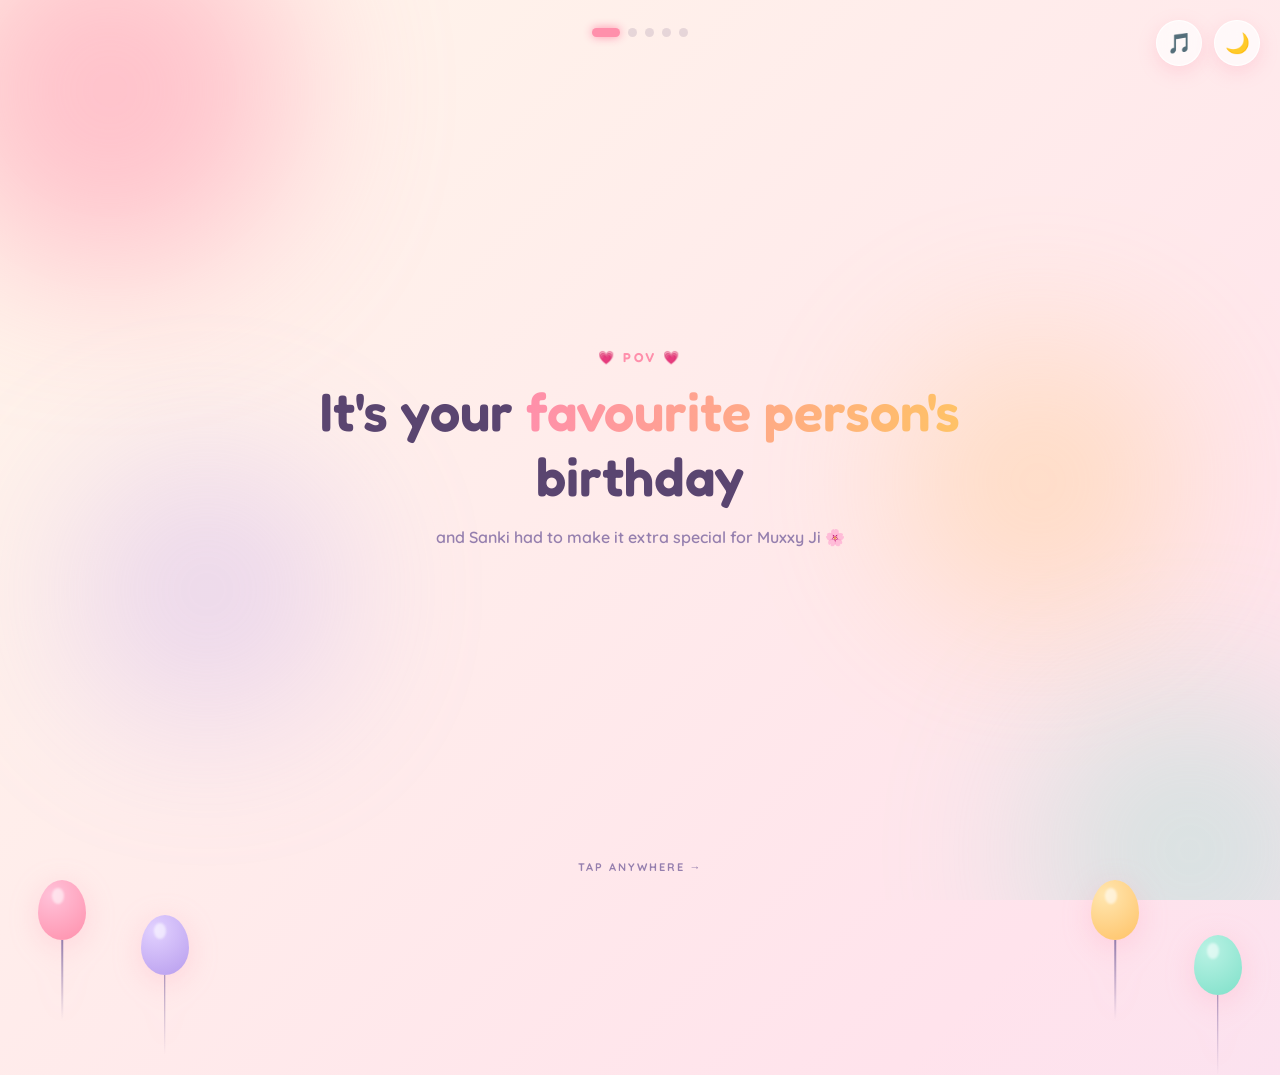
==== standalone.html @ 0f89288b "Initial commit: Birthday clone for Muxxy Ji from Sanki" ====
<!DOCTYPE html>
<html lang="en">
<head>
<meta charset="UTF-8">
<meta name="viewport" content="width=device-width, initial-scale=1.0, maximum-scale=1.0, user-scalable=no">
<title>Happy Birthday Muxxy Ji! 🎂✨</title>
<link rel="preconnect" href="https://fonts.googleapis.com">
<link rel="preconnect" href="https://fonts.gstatic.com" crossorigin>
<link href="https://fonts.googleapis.com/css2?family=Fredoka:wght@500;600;700&family=Quicksand:wght@500;600;700&display=swap" rel="stylesheet">
<style>
:root{
  --serif:'Fredoka', sans-serif;
  --sans:'Quicksand', sans-serif;
}

/* ============ LIGHT THEME (default) ============ */
body{
  --bg-a:#fff6ea;
  --bg-b:#ffe3ec;
  --bg-c:#eaddff;
  --card:rgba(255,255,255,0.68);
  --card-border:rgba(255,255,255,0.9);
  --card-shadow:rgba(255,143,171,0.25);
  --ink:#5a4570;
  --ink-dim:#957fae;
  --pink:#ff8fab;
  --lavender:#b79ced;
  --gold:#ffc266;
  --mint:#7fe0c9;
  --sparkle:#ffffff;
  --dot-off:rgba(90,69,112,0.15);
}

body[data-theme="dark"]{
  --bg-a:#07060d;
  --bg-b:#160f24;
  --bg-c:#241533;
  --card:rgba(255,255,255,0.08);
  --card-border:rgba(255,255,255,0.16);
  --card-shadow:rgba(255,134,184,0.3);
  --ink:#f4eefc;
  --ink-dim:#b7abcf;
  --pink:#ff86b8;
  --lavender:#c8b6ff;
  --gold:#ffcf6b;
  --mint:#8fe3d0;
  --sparkle:#ffe9f2;
  --dot-off:rgba(255,255,255,0.2);
}

*{margin:0;padding:0;box-sizing:border-box;-webkit-tap-highlight-color:transparent;}
html,body{height:100%;}

body{
  font-family:var(--sans);
  font-weight:500;
  background:linear-gradient(135deg, var(--bg-a) 0%, var(--bg-b) 45%, var(--bg-c) 100%);
  background-size:200% 200%;
  animation:gradientShift 18s ease infinite;
  color:var(--ink);
  overflow:hidden;
  height:100vh;
  width:100vw;
  position:relative;
  user-select:none;
  transition:background .6s ease, color .5s ease;
}

@keyframes gradientShift{
  0%,100%{background-position:0% 50%;}
  50%{background-position:100% 50%;}
}

@media (prefers-reduced-motion: reduce){
  *{animation-duration:0.01ms !important; animation-iteration-count:1 !important; transition-duration:0.01ms !important;}
}

/* ============ TOP CONTROLS (THEME & MUSIC TOGGLES) ============ */
.top-controls{
  position:absolute;
  top:20px;
  right:20px;
  z-index:30;
  display:flex;
  gap:12px;
}

.icon-btn{
  width:46px;height:46px;
  border-radius:50%;
  background:var(--card);
  border:1.5px solid var(--card-border);
  backdrop-filter:blur(12px);
  -webkit-backdrop-filter:blur(12px);
  display:flex;align-items:center;justify-content:center;
  font-size:20px;
  cursor:pointer;
  box-shadow:0 6px 18px var(--card-shadow);
  transition:transform .35s cubic-bezier(.68,-0.55,.27,1.55), background .3s;
}
.icon-btn:active{transform:scale(0.82) rotate(15deg);}
.icon-btn.spin{animation:spinPop .5s cubic-bezier(.68,-0.55,.27,1.55);}
@keyframes spinPop{
  0%{transform:scale(1) rotate(0);}
  50%{transform:scale(1.3) rotate(180deg);}
  100%{transform:scale(1) rotate(360deg);}
}

/* ============ AURORA GLOW BLOBS ============ */
.aurora{position:absolute;inset:0;overflow:hidden;z-index:0;pointer-events:none;}
.aurora span{
  position:absolute;border-radius:50%;filter:blur(80px);opacity:0.5;
  animation:drift 14s ease-in-out infinite alternate;
}
.aurora span:nth-child(1){width:360px;height:360px;background:var(--pink);top:-90px;left:-70px;}
.aurora span:nth-child(2){width:320px;height:320px;background:var(--mint);bottom:-110px;right:-70px;animation-delay:-5s;opacity:0.3;}
.aurora span:nth-child(3){width:280px;height:280px;background:var(--gold);top:38%;right:8%;animation-delay:-9s;opacity:0.3;}
.aurora span:nth-child(4){width:260px;height:260px;background:var(--lavender);bottom:20%;left:6%;animation-delay:-3s;opacity:0.3;}
@keyframes drift{
  0%{transform:translate(0,0) scale(1) rotate(0deg);}
  100%{transform:translate(36px,-46px) scale(1.2) rotate(20deg);}
}

/* ============ FLOATING PARTICLES ============ */
#particles{position:absolute;inset:0;z-index:1;pointer-events:none;overflow:hidden;}
.particle{
  position:absolute;
  bottom:-30px;
  font-size:16px;
  opacity:0;
  animation:riseWiggle linear infinite;
  filter:drop-shadow(0 0 6px var(--card-shadow));
}
@keyframes riseWiggle{
  0%{transform:translateY(0) translateX(0) rotate(0deg) scale(0.7);opacity:0;}
  8%{opacity:0.9;}
  25%{transform:translateY(-25vh) translateX(18px) rotate(15deg) scale(1);}
  50%{transform:translateY(-50vh) translateX(-18px) rotate(-10deg) scale(1.05);}
  75%{transform:translateY(-78vh) translateX(14px) rotate(12deg) scale(0.95);}
  92%{opacity:0.7;}
  100%{transform:translateY(-112vh) translateX(0) rotate(0deg) scale(0.6);opacity:0;}
}

/* ============ BALLOONS ============ */
.balloon{
  position:absolute;bottom:-40px;
  width:48px;height:60px;
  border-radius:50% 50% 50% 50% / 55% 55% 45% 45%;
  transform-origin:bottom center;
  animation:bobSway 6.5s ease-in-out infinite;
  z-index:1;
  filter:drop-shadow(0 6px 14px var(--card-shadow));
}
.balloon::before{
  content:'';
  position:absolute;top:14%;left:28%;
  width:12px;height:16px;
  background:rgba(255,255,255,0.55);
  border-radius:50%;
  filter:blur(1px);
}
.balloon::after{
  content:'';
  position:absolute;top:100%;left:50%;
  width:1.5px;height:80px;
  background:linear-gradient(var(--ink-dim), transparent);
  transform:translateX(-50%);
  animation:stringWiggle 3s ease-in-out infinite;
}
.balloon.b1{left:3%;background:radial-gradient(circle at 30% 25%, #ffc2d9, var(--pink));animation-delay:0s;}
.balloon.b2{left:11%;background:radial-gradient(circle at 30% 25%, #e2d1ff, var(--lavender));animation-delay:1.3s;bottom:-75px;}
.balloon.b3{right:11%;background:radial-gradient(circle at 30% 25%, #ffe6b0, var(--gold));animation-delay:2.2s;}
.balloon.b4{right:3%;background:radial-gradient(circle at 30% 25%, #b9f2e4, var(--mint));animation-delay:0.7s;bottom:-95px;}
@keyframes bobSway{
  0%,100%{transform:translateY(0) rotate(-4deg);}
  50%{transform:translateY(-26px) rotate(4deg);}
}
@keyframes stringWiggle{
  0%,100%{transform:translateX(-50%) rotate(-3deg);}
  50%{transform:translateX(-50%) rotate(3deg);}
}

/* ============ PROGRESS DOTS ============ */
.progress{position:absolute;top:28px;left:50%;transform:translateX(-50%);display:flex;gap:8px;z-index:10;}
.progress i{
  width:9px;height:9px;border-radius:50px;
  background:var(--dot-off);
  transition:all .45s cubic-bezier(.68,-0.55,.27,1.55);
}
.progress i.active{width:28px;background:var(--pink);box-shadow:0 0 10px var(--pink);}
.progress i.done{background:var(--gold);}

/* ============ STAGE / SLIDES ============ */
.stage{position:relative;z-index:5;height:100%;width:100%;display:flex;align-items:center;justify-content:center;cursor:pointer;}
.slide{
  position:absolute;inset:0;
  display:flex;flex-direction:column;align-items:center;justify-content:center;text-align:center;
  padding:0 8%;
  opacity:0;visibility:hidden;
  transform:translateY(40px) scale(0.9) rotate(-1.5deg);
  transition:opacity .6s cubic-bezier(.34,1.56,.64,1), transform .6s cubic-bezier(.34,1.56,.64,1), visibility .6s;
}
.slide.active{opacity:1;visibility:visible;transform:translateY(0) scale(1) rotate(0deg);}

.eyebrow{
  font-family:var(--serif);
  font-size:13px;letter-spacing:3px;text-transform:uppercase;
  color:var(--pink);font-weight:600;margin-bottom:14px;
  animation:wiggleIn .6s ease;
}
@keyframes wiggleIn{
  0%{transform:rotate(-8deg) scale(0.6);opacity:0;}
  60%{transform:rotate(4deg) scale(1.1);opacity:1;}
  100%{transform:rotate(0) scale(1);}
}

h1{
  font-family:var(--serif);
  font-weight:600;
  font-size:clamp(30px, 6.5vw, 54px);
  line-height:1.2;
  max-width:680px;
}
h1 em{
  font-style:normal;
  background:linear-gradient(95deg, var(--pink), var(--gold), var(--lavender));
  background-size:200% auto;
  -webkit-background-clip:text;background-clip:text;color:transparent;
  animation:shine 4s linear infinite;
}
@keyframes shine{to{background-position:200% center;}}

.sub{margin-top:16px;font-size:16px;color:var(--ink-dim);max-width:460px;line-height:1.6;font-weight:600;}
.quote{
  margin-top:22px;font-family:var(--serif);font-weight:500;font-style:normal;
  font-size:17.5px;color:var(--ink);max-width:490px;line-height:1.7;
}

/* ============ SLIDE 2: universe favourite ============ */
.orbit{position:relative;width:150px;height:150px;display:flex;align-items:center;justify-content:center;margin-bottom:28px;}
.ring{position:absolute;border:1.5px dashed var(--card-border);border-radius:50%;animation:spin 12s linear infinite;}
.ring.r1{width:150px;height:150px;}
.ring.r2{width:112px;height:112px;animation-duration:9s;animation-direction:reverse;}
.ring.r3{width:76px;height:76px;animation-duration:7s;}
@keyframes spin{from{transform:rotate(0)}to{transform:rotate(360deg)}}
.bloom{font-size:42px;animation:pulseBloom 2s ease-in-out infinite;filter:drop-shadow(0 0 16px var(--pink));}
@keyframes pulseBloom{0%,100%{transform:scale(1);}50%{transform:scale(1.18) rotate(8deg);}}

/* ============ SLIDE 3: reasons ============ */
.reasons{display:flex;flex-direction:column;gap:13px;margin-top:26px;width:100%;max-width:460px;}
.reason{
  display:flex;align-items:center;gap:14px;text-align:left;
  padding:15px 18px;
  background:var(--card);
  border:1.5px solid var(--card-border);
  border-radius:20px;
  backdrop-filter:blur(14px);-webkit-backdrop-filter:blur(14px);
  box-shadow:0 8px 20px var(--card-shadow);
  font-size:14.5px;font-weight:600;color:var(--ink);
  opacity:0;transform:translateX(-24px) rotate(-3deg) scale(0.9);
  animation:popIn .55s cubic-bezier(.34,1.56,.64,1) forwards;
  transition:transform .3s ease;
}
.reason:hover{transform:translateX(0) rotate(1deg) scale(1.02);}
.reason span.ic{font-size:20px;flex-shrink:0;animation:tinyFloat 2.4s ease-in-out infinite;}
.slide.active .reason:nth-child(1){animation-delay:.15s;}
.slide.active .reason:nth-child(2){animation-delay:.3s;}
.slide.active .reason:nth-child(3){animation-delay:.45s;}
.slide.active .reason:nth-child(4){animation-delay:.6s;}
@keyframes popIn{to{opacity:1;transform:translateX(0) rotate(0) scale(1);}}
@keyframes tinyFloat{0%,100%{transform:translateY(0);}50%{transform:translateY(-4px);}}

/* ============ SLIDE 4: cake ============ */
.cake-wrap{margin-bottom:24px;}
.cake{position:relative;width:160px;}
.candles{display:flex;justify-content:center;gap:14px;margin-bottom:-4px;position:relative;z-index:2;}
.candle{width:6px;height:35px;border-radius:3px;position:relative;}
.candle.c1{background:linear-gradient(var(--pink),#ff6fae);}
.candle.c2{background:linear-gradient(var(--lavender),#8a6fd6);}
.candle.c3{background:linear-gradient(var(--gold),#ffb347);}
.flame{
  position:absolute;top:-16px;left:50%;transform:translateX(-50%);
  width:10px;height:16px;
  background:radial-gradient(circle at 50% 70%, #fff3c4, var(--gold) 60%, transparent 75%);
  border-radius:50% 50% 50% 50% / 65% 65% 35% 35%;
  animation:flicker 1.3s ease-in-out infinite;
  transition:opacity .3s, transform .3s;
}
@keyframes flicker{0%,100%{transform:translateX(-50%) scale(1);}50%{transform:translateX(-50%) scale(0.85) rotate(-4deg);}}
.flame.out{opacity:0;transform:translateX(-50%) scale(0);}
.puff{
  position:absolute;top:-18px;left:50%;
  font-size:14px;opacity:0;pointer-events:none;
}
.puff.go{animation:puffUp 1s ease-out forwards;}
@keyframes puffUp{
  0%{opacity:1;transform:translate(-50%,0) scale(0.5);}
  100%{opacity:0;transform:translate(-50%,-50px) scale(1.4) rotate(30deg);}
}
.tier{background:linear-gradient(180deg,#ffc2d9,var(--pink));border-radius:10px 10px 4px 4px;
  box-shadow:inset 0 -6px 12px rgba(0,0,0,0.1), 0 10px 26px var(--card-shadow);}
.tier1{height:38px;width:100%;}
.tier2{height:34px;width:118%;margin-left:-9%;margin-top:2px;background:linear-gradient(180deg,#e2d1ff,var(--lavender));}
.tier3{height:30px;width:136%;margin-left:-18%;margin-top:2px;background:linear-gradient(180deg,#ffe6b0,var(--gold));}

.wish-cta{font-family:var(--serif);font-weight:600;font-size:25px;margin-bottom:6px;}
.hint{font-size:13px;color:var(--ink-dim);font-weight:600;display:flex;align-items:center;gap:6px;animation:pulse 2s ease-in-out infinite;}

/* ============ SLIDE 5: finale ============ */
.hearts{display:flex;gap:11px;margin-top:22px;font-size:24px;}
.hearts span{animation:pop .6s cubic-bezier(.34,1.56,.64,1) both;}
.slide.active .hearts span:nth-child(1){animation-delay:.4s;}
.slide.active .hearts span:nth-child(2){animation-delay:.5s;}
.slide.active .hearts span:nth-child(3){animation-delay:.6s;}
.slide.active .hearts span:nth-child(4){animation-delay:.7s;}
.slide.active .hearts span:nth-child(5){animation-delay:.8s;}
@keyframes pop{0%{transform:scale(0) rotate(-20deg);opacity:0;}60%{transform:scale(1.3) rotate(8deg);opacity:1;}100%{transform:scale(1) rotate(0);}}

.credit-badge{
  margin-top:28px;
  display:inline-flex;
  align-items:center;
  gap:6px;
  padding:8px 18px;
  border-radius:30px;
  background:var(--card);
  border:1.2px solid var(--card-border);
  box-shadow:0 4px 15px var(--card-shadow);
  font-size:12px;
  letter-spacing:1.8px;
  text-transform:uppercase;
  color:var(--ink-dim);
  font-weight:700;
}
.credit-badge b{color:var(--pink);font-size:14px;}
.credit-badge span.sender{color:var(--lavender);font-weight:800;letter-spacing:2px;}

.replay{
  margin-top:20px;font-family:var(--sans);font-weight:700;
  font-size:12px;letter-spacing:1.5px;text-transform:uppercase;color:var(--ink);
  border:1.5px solid var(--card-border);padding:11px 24px;border-radius:50px;
  background:var(--card);backdrop-filter:blur(10px);cursor:pointer;
  box-shadow:0 6px 16px var(--card-shadow);
  transition:transform .3s cubic-bezier(.68,-0.55,.27,1.55), border-color .3s;
}
.replay:hover{transform:scale(1.06) rotate(-2deg);border-color:var(--pink);}
.replay:active{transform:scale(0.94);}

/* ============ TAP HINT ============ */
.tap-hint{
  position:absolute;bottom:26px;left:50%;transform:translateX(-50%);
  font-size:11px;letter-spacing:2px;text-transform:uppercase;font-weight:700;
  color:var(--ink-dim);z-index:10;display:flex;align-items:center;gap:6px;
  animation:pulse 2s ease-in-out infinite;
  pointer-events:none;
}
@keyframes pulse{0%,100%{opacity:0.4;}50%{opacity:0.95;}}

/* ============ CONFETTI FINALE ============ */
.burst{position:absolute;inset:0;pointer-events:none;z-index:8;overflow:hidden;}
.confetti{position:absolute;top:-20px;font-size:18px;opacity:0.95;animation:fall 3.2s ease-in forwards;}
@keyframes fall{
  0%{transform:translateY(0) rotate(0deg) scale(0.8);}
  100%{transform:translateY(112vh) rotate(560deg) scale(1.1);opacity:0;}
}

/* ============ TAP SPARKLE BURST ============ */
.sparkle-burst{position:fixed;pointer-events:none;z-index:50;font-size:16px;animation:sparkleOut .7s ease-out forwards;}
@keyframes sparkleOut{
  0%{opacity:1;transform:translate(0,0) scale(0.6);}
  100%{opacity:0;transform:var(--tx) scale(1.15);}
}

@media (max-width:480px){
  .reason{font-size:13.5px;padding:12px 14px;}
  .balloon{width:38px;height:48px;}
  .top-controls{top:15px;right:15px;}
  .icon-btn{width:40px;height:40px;font-size:18px;}
  h1{font-size:clamp(26px, 7vw, 40px);}
  .quote{font-size:15.5px;}
  .credit-badge{font-size:10.5px;padding:6px 14px;}
}

</style>
</head>
<body data-theme="light">

  <div class="aurora"><span></span><span></span><span></span><span></span></div>
  <div id="particles"></div>

  <div class="balloon b1"></div>
  <div class="balloon b2"></div>
  <div class="balloon b3"></div>
  <div class="balloon b4"></div>

  <!-- Top Controls (Sound & Theme Toggle) -->
  <div class="top-controls">
    <button class="icon-btn" id="musicToggle" aria-label="Toggle background music" title="Toggle Music">🎵</button>
    <button class="icon-btn theme-toggle" id="themeToggle" aria-label="Toggle light and dark mode" title="Toggle Theme">🌙</button>
  </div>

  <!-- Progress Bar Dots -->
  <div class="progress" id="progress"></div>

  <div class="stage" id="stage">

    <!-- Slide 1 -->
    <section class="slide active" data-index="0">
      <div class="eyebrow">💗 POV 💗</div>
      <h1>It's your <em>favourite person's</em> birthday</h1>
      <p class="sub">and Sanki had to make it extra special for Muxxy Ji 🌸</p>
    </section>

    <!-- Slide 2 -->
    <section class="slide" data-index="1">
      <div class="orbit">
        <div class="ring r1"></div>
        <div class="ring r2"></div>
        <div class="ring r3"></div>
        <div class="bloom">🌸</div>
      </div>
      <h1>Muxxy Ji, you are literally</h1>
      <p class="quote">the universe's favourite creation ✨</p>
    </section>

    <!-- Slide 3 -->
    <section class="slide" data-index="2">
      <h1 style="font-size:clamp(24px,5vw,36px);">Why you're amazing, Muxxy Ji</h1>
      <p class="sub" style="margin-top:6px;">let me count the ways 🎀</p>
      <div class="reasons">
        <div class="reason"><span class="ic">🌟</span>Your smile literally lights up every single room</div>
        <div class="reason"><span class="ic">💞</span>The way you care about people is truly unmatched</div>
        <div class="reason"><span class="ic">✨</span>You make even ordinary moments feel pure magical</div>
        <div class="reason"><span class="ic">🎀</span>The world is genuinely so much brighter with you in it</div>
      </div>
    </section>

    <!-- Slide 4 -->
    <section class="slide" data-index="3">
      <div class="cake-wrap">
        <div class="candles">
          <div class="candle c1"><div class="flame" data-flame></div><div class="puff" data-puff>💨</div></div>
          <div class="candle c2"><div class="flame" data-flame></div><div class="puff" data-puff>💨</div></div>
          <div class="candle c3"><div class="flame" data-flame></div><div class="puff" data-puff>💨</div></div>
        </div>
        <div class="cake">
          <div class="tier tier1"></div>
          <div class="tier tier2"></div>
          <div class="tier tier3"></div>
        </div>
      </div>
      <div class="wish-cta">Make a wish, Muxxy Ji 🌙</div>
      <div class="hint">✨ tap anywhere to blow them out</div>
    </section>

    <!-- Slide 5 -->
    <section class="slide" data-index="4">
      <div class="eyebrow">🎉 HAPPY HAPPY BIRTHDAY 🎉</div>
      <h1>Happy Birthday <em>Muxxy Ji!</em> 🎂</h1>
      <p class="quote">"May this year bring you endless happiness, boundless success, and everything your heart desires — with all the love, laughter, and adventures in the world! 🌸✨"</p>
      <div class="hearts">
        <span>💗</span><span>💕</span><span>🎀</span><span>💖</span><span>💗</span>
      </div>
      <div class="credit-badge">
        made with <b>♥</b> for Muxxy Ji from <span class="sender">SANKI</span>
      </div>
      <button class="replay" id="replayBtn">↺ Play again</button>
      <div class="burst" id="burst"></div>
    </section>

  </div>

  <div class="tap-hint" id="tapHint">tap anywhere →</div>

<script>
  const slides = document.querySelectorAll('.slide');
  const total = slides.length;
  const progressEl = document.getElementById('progress');
  const stage = document.getElementById('stage');
  const tapHint = document.getElementById('tapHint');
  const themeToggle = document.getElementById('themeToggle');
  const musicToggle = document.getElementById('musicToggle');
  let current = 0;
  let candlesBlown = false;
  let finaleFired = false;

  /* ---------- Web Audio Synthesizer (Music Box & Sound FX) ---------- */
  let audioCtx = null;
  let isMusicPlaying = false;
  let musicTimer = null;
  let currentNoteIndex = 0;

  function initAudio() {
    if (!audioCtx) {
      const AudioContext = window.AudioContext || window.webkitAudioContext;
      if (AudioContext) {
        audioCtx = new AudioContext();
      }
    }
    if (audioCtx && audioCtx.state === 'suspended') {
      audioCtx.resume();
    }
  }

  // Happy Birthday Melody (Notes and durations)
  // C4, C4, D4, C4, F4, E4 ...
  const melody = [
    { note: 261.63, dur: 0.35, pause: 0.1 }, // C4
    { note: 261.63, dur: 0.25, pause: 0.05 }, // C4
    { note: 293.66, dur: 0.6, pause: 0.1 },  // D4
    { note: 261.63, dur: 0.6, pause: 0.1 },  // C4
    { note: 349.23, dur: 0.6, pause: 0.1 },  // F4
    { note: 329.63, dur: 1.0, pause: 0.25 }, // E4

    { note: 261.63, dur: 0.35, pause: 0.1 }, // C4
    { note: 261.63, dur: 0.25, pause: 0.05 }, // C4
    { note: 293.66, dur: 0.6, pause: 0.1 },  // D4
    { note: 261.63, dur: 0.6, pause: 0.1 },  // C4
    { note: 392.00, dur: 0.6, pause: 0.1 },  // G4
    { note: 349.23, dur: 1.0, pause: 0.25 }, // F4

    { note: 261.63, dur: 0.35, pause: 0.1 }, // C4
    { note: 261.63, dur: 0.25, pause: 0.05 }, // C4
    { note: 523.25, dur: 0.6, pause: 0.1 },  // C5
    { note: 440.00, dur: 0.6, pause: 0.1 },  // A4
    { note: 349.23, dur: 0.6, pause: 0.1 },  // F4
    { note: 329.63, dur: 0.6, pause: 0.1 },  // E4
    { note: 293.66, dur: 0.8, pause: 0.25 }, // D4

    { note: 466.16, dur: 0.35, pause: 0.1 }, // Bb4
    { note: 466.16, dur: 0.25, pause: 0.05 }, // Bb4
    { note: 440.00, dur: 0.6, pause: 0.1 },  // A4
    { note: 349.23, dur: 0.6, pause: 0.1 },  // F4
    { note: 392.00, dur: 0.6, pause: 0.1 },  // G4
    { note: 349.23, dur: 1.3, pause: 0.5 }   // F4
  ];

  function playTone(freq, duration, type = 'triangle', maxGain = 0.12) {
    if (!audioCtx) return;
    const osc = audioCtx.createOscillator();
    const gain = audioCtx.createGain();

    osc.type = type;
    osc.frequency.setValueAtTime(freq, audioCtx.currentTime);

    gain.gain.setValueAtTime(0.001, audioCtx.currentTime);
    gain.gain.exponentialRampToValueAtTime(maxGain, audioCtx.currentTime + 0.04);
    gain.gain.exponentialRampToValueAtTime(0.0001, audioCtx.currentTime + duration);

    osc.connect(gain);
    gain.connect(audioCtx.destination);

    osc.start();
    osc.stop(audioCtx.currentTime + duration + 0.05);
  }

  function playNextMelodyNote() {
    if (!isMusicPlaying) return;
    const item = melody[currentNoteIndex];
    playTone(item.note, item.dur, 'sine', 0.15);
    // Add harmonic chime overtone for sweet music-box feel
    playTone(item.note * 2, item.dur * 0.7, 'triangle', 0.05);

    currentNoteIndex = (currentNoteIndex + 1) % melody.length;
    const totalWait = (item.dur + item.pause) * 1000;
    musicTimer = setTimeout(playNextMelodyNote, totalWait);
  }

  function toggleMusic() {
    initAudio();
    if (isMusicPlaying) {
      isMusicPlaying = false;
      clearTimeout(musicTimer);
      musicToggle.textContent = '🔇';
      musicToggle.style.opacity = '0.7';
    } else {
      isMusicPlaying = true;
      musicToggle.textContent = '🎵';
      musicToggle.style.opacity = '1';
      playNextMelodyNote();
    }
  }

  musicToggle.addEventListener('click', (e) => {
    e.stopPropagation();
    toggleMusic();
  });

  // Candle puff sound effect
  function playPuffSound() {
    if (!audioCtx) return;
    try {
      const bufferSize = audioCtx.sampleRate * 0.25;
      const buffer = audioCtx.createBuffer(1, bufferSize, audioCtx.sampleRate);
      const data = buffer.getChannelData(0);
      for (let i = 0; i < bufferSize; i++) {
        data[i] = (Math.random() * 2 - 1) * Math.exp(-i / (bufferSize * 0.25));
      }
      const noise = audioCtx.createBufferSource();
      noise.buffer = buffer;

      const filter = audioCtx.createBiquadFilter();
      filter.type = 'lowpass';
      filter.frequency.setValueAtTime(600, audioCtx.currentTime);
      filter.frequency.exponentialRampToValueAtTime(100, audioCtx.currentTime + 0.25);

      const gain = audioCtx.createGain();
      gain.gain.setValueAtTime(0.2, audioCtx.currentTime);
      gain.gain.exponentialRampToValueAtTime(0.01, audioCtx.currentTime + 0.25);

      noise.connect(filter);
      filter.connect(gain);
      gain.connect(audioCtx.destination);
      noise.start();
    } catch(e) {}
  }

  // Celebration chime for confetti
  function playCelebrationChimes() {
    if (!audioCtx) return;
    const notes = [523.25, 659.25, 783.99, 1046.50];
    notes.forEach((freq, idx) => {
      setTimeout(() => {
        playTone(freq, 0.45, 'triangle', 0.1);
      }, idx * 120);
    });
  }

  /* ---------- Progress Dots ---------- */
  for (let i = 0; i < total; i++) {
    const dot = document.createElement('i');
    progressEl.appendChild(dot);
  }
  function updateProgress() {
    [...progressEl.children].forEach((d, i) => {
      d.classList.toggle('active', i === current);
      d.classList.toggle('done', i < current);
    });
  }

  /* ---------- Slide Navigation ---------- */
  function goTo(index) {
    if (index < 0 || index >= total) return;
    slides[current].classList.remove('active');
    current = index;
    slides[current].classList.add('active');
    updateProgress();
    tapHint.style.display = current === total - 1 ? 'none' : 'flex';
    if (current === 3) { resetCandles(); }
    if (current === total - 1 && !finaleFired) {
      fireConfetti();
      playCelebrationChimes();
      finaleFired = true;
    }
  }

  function next() {
    initAudio();
    if (!isMusicPlaying && current === 0) {
      // Gentle auto-start prompt on first tap
      toggleMusic();
    }

    if (current === 3 && !candlesBlown) {
      blowCandles();
      return;
    }
    if (current < total - 1) { goTo(current + 1); }
  }

  function resetCandles() {
    candlesBlown = false;
    document.querySelectorAll('[data-flame]').forEach(f => f.classList.remove('out'));
    document.querySelectorAll('[data-puff]').forEach(p => p.classList.remove('go'));
  }

  function blowCandles() {
    candlesBlown = true;
    const flames = document.querySelectorAll('[data-flame]');
    const puffs = document.querySelectorAll('[data-puff]');
    flames.forEach((f, i) => {
      setTimeout(() => {
        f.classList.add('out');
        puffs[i].classList.add('go');
        playPuffSound();
      }, i * 160);
    });
    setTimeout(() => goTo(current + 1), 850);
  }

  stage.addEventListener('click', (e) => {
    spawnTapSparkle(e.clientX, e.clientY);
    next();
  });

  // Touch support for smooth mobile tapping
  stage.addEventListener('touchstart', (e) => {
    if (e.touches && e.touches[0]) {
      spawnTapSparkle(e.touches[0].clientX, e.touches[0].clientY);
    }
  }, { passive: true });

  document.addEventListener('keydown', (e) => {
    if (e.key === 'ArrowRight' || e.key === ' ') next();
    if (e.key === 'ArrowLeft') goTo(current - 1);
  });

  document.getElementById('replayBtn').addEventListener('click', (e) => {
    e.stopPropagation();
    finaleFired = false;
    document.getElementById('burst').innerHTML = '';
    goTo(0);
  });

  /* ---------- Theme Toggle ---------- */
  themeToggle.addEventListener('click', (e) => {
    e.stopPropagation();
    const isDark = document.body.getAttribute('data-theme') === 'dark';
    document.body.setAttribute('data-theme', isDark ? 'light' : 'dark');
    themeToggle.textContent = isDark ? '🌙' : '☀️';
    themeToggle.classList.remove('spin');
    void themeToggle.offsetWidth;
    themeToggle.classList.add('spin');
  });

  /* ---------- Ambient Floating Stickers ---------- */
  const particleWrap = document.getElementById('particles');
  const stickerEmojis = ['✨', '🌸', '💗', '⭐', '🎀', '💫', '🧁', '💖'];
  function spawnParticle() {
    const p = document.createElement('div');
    p.className = 'particle';
    p.textContent = stickerEmojis[Math.floor(Math.random() * stickerEmojis.length)];
    p.style.left = Math.random() * 100 + 'vw';
    p.style.fontSize = (12 + Math.random() * 12) + 'px';
    const dur = 9 + Math.random() * 9;
    p.style.animationDuration = dur + 's';
    particleWrap.appendChild(p);
    setTimeout(() => p.remove(), dur * 1000);
  }
  setInterval(spawnParticle, 500);
  for (let i = 0; i < 10; i++) setTimeout(spawnParticle, i * 260);

  /* ---------- Confetti Burst For Finale ---------- */
  const confettiEmojis = ['💗', '🎀', '✨', '🌸', '⭐', '💕', '🎂', '🎉', '💖'];
  function fireConfetti() {
    const burst = document.getElementById('burst');
    for (let i = 0; i < 55; i++) {
      const c = document.createElement('div');
      c.className = 'confetti';
      c.textContent = confettiEmojis[Math.floor(Math.random() * confettiEmojis.length)];
      c.style.left = Math.random() * 100 + '%';
      c.style.fontSize = (14 + Math.random() * 14) + 'px';
      c.style.animationDelay = (Math.random() * 0.7) + 's';
      c.style.animationDuration = (2.5 + Math.random() * 1.3) + 's';
      burst.appendChild(c);
      setTimeout(() => c.remove(), 4500);
    }
  }

  /* ---------- Tap Sparkle Trail ---------- */
  const sparkleEmojis = ['✨', '💫', '⭐', '🎀', '💖'];
  function spawnTapSparkle(x, y) {
    if (!x || !y) return;
    for (let i = 0; i < 6; i++) {
      const s = document.createElement('div');
      s.className = 'sparkle-burst';
      s.textContent = sparkleEmojis[Math.floor(Math.random() * sparkleEmojis.length)];
      s.style.left = x + 'px';
      s.style.top = y + 'px';
      const angle = (Math.PI * 2 * i) / 6 + Math.random() * 0.5;
      const dist = 40 + Math.random() * 30;
      const tx = Math.cos(angle) * dist;
      const ty = Math.sin(angle) * dist;
      s.style.setProperty('--tx', `translate(${tx}px, ${ty}px)`);
      document.body.appendChild(s);
      setTimeout(() => s.remove(), 750);
    }
  }

  updateProgress();
</script>

</body>
</html>
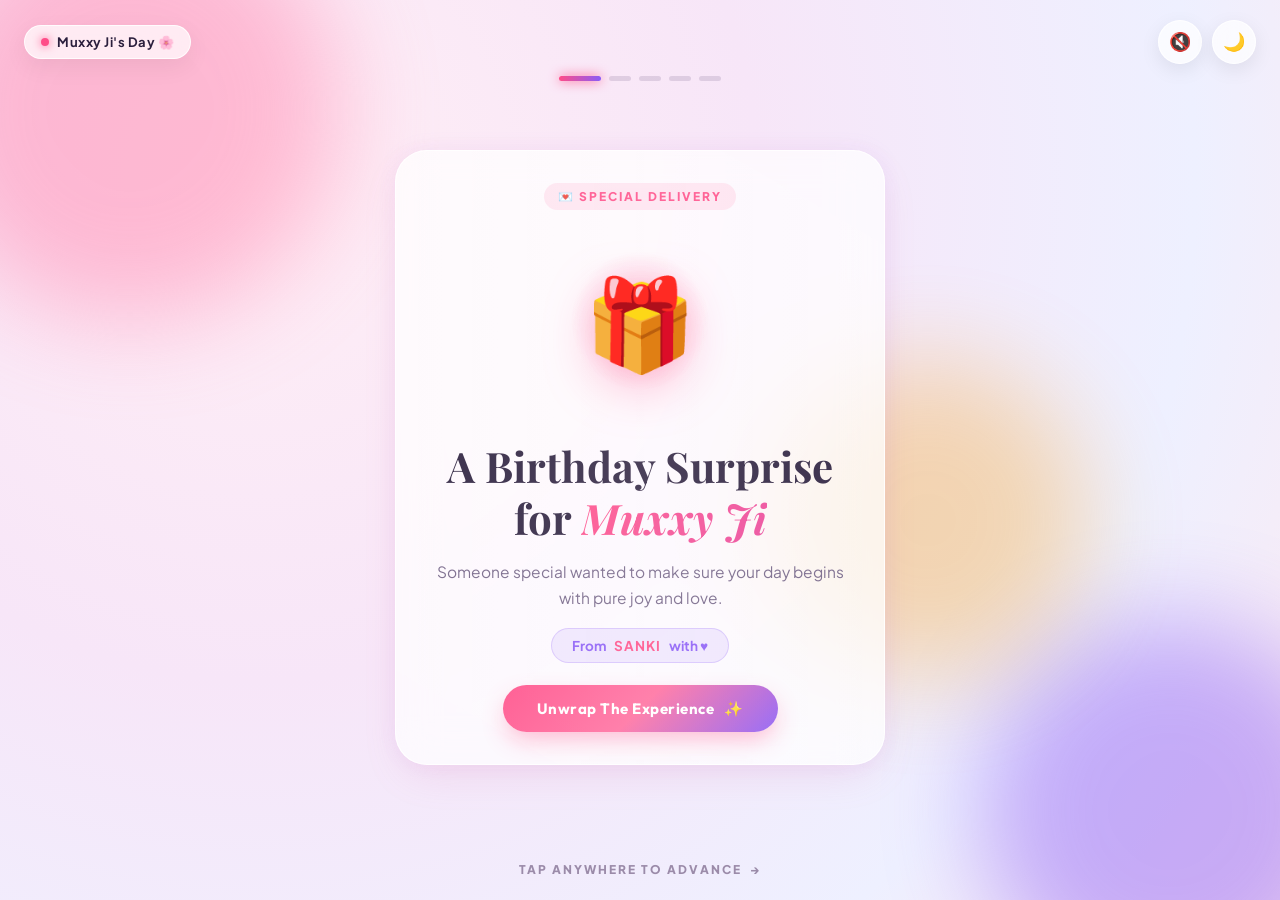
==== commit f2e3a958: "feat: unique, bespoke birthday experience for Muxxy Ji with interactive cards, 3D cake, fireworks an" ====
--- a/standalone.html
+++ b/standalone.html
@@ -1,494 +1,1180 @@
 <!DOCTYPE html>
 <html lang="en">
 <head>
-<meta charset="UTF-8">
-<meta name="viewport" content="width=device-width, initial-scale=1.0, maximum-scale=1.0, user-scalable=no">
-<title>Happy Birthday Muxxy Ji! 🎂✨</title>
-<link rel="preconnect" href="https://fonts.googleapis.com">
-<link rel="preconnect" href="https://fonts.gstatic.com" crossorigin>
-<link href="https://fonts.googleapis.com/css2?family=Fredoka:wght@500;600;700&family=Quicksand:wght@500;600;700&display=swap" rel="stylesheet">
+  <meta charset="UTF-8">
+  <meta name="viewport" content="width=device-width, initial-scale=1.0, maximum-scale=1.0, user-scalable=no">
+  <title>Happy Birthday Muxxy Ji! 🎂 Special Tribute from Sanki</title>
+  
+  <!-- Preconnect & Fonts -->
+  <link rel="preconnect" href="https://fonts.googleapis.com">
+  <link rel="preconnect" href="https://fonts.gstatic.com" crossorigin>
+  <link href="https://fonts.googleapis.com/css2?family=Outfit:wght@400;500;600;700;800;900&family=Playfair+Display:ital,wght@0,600;0,700;1,500;1,600&family=Plus+Jakarta+Sans:wght@400;500;600;700;800&display=swap" rel="stylesheet">
+  
 <style>
-:root{
-  --serif:'Fredoka', sans-serif;
-  --sans:'Quicksand', sans-serif;
-}
-
-/* ============ LIGHT THEME (default) ============ */
-body{
-  --bg-a:#fff6ea;
-  --bg-b:#ffe3ec;
-  --bg-c:#eaddff;
-  --card:rgba(255,255,255,0.68);
-  --card-border:rgba(255,255,255,0.9);
-  --card-shadow:rgba(255,143,171,0.25);
-  --ink:#5a4570;
-  --ink-dim:#957fae;
-  --pink:#ff8fab;
-  --lavender:#b79ced;
-  --gold:#ffc266;
-  --mint:#7fe0c9;
-  --sparkle:#ffffff;
-  --dot-off:rgba(90,69,112,0.15);
-}
-
-body[data-theme="dark"]{
-  --bg-a:#07060d;
-  --bg-b:#160f24;
-  --bg-c:#241533;
-  --card:rgba(255,255,255,0.08);
-  --card-border:rgba(255,255,255,0.16);
-  --card-shadow:rgba(255,134,184,0.3);
-  --ink:#f4eefc;
-  --ink-dim:#b7abcf;
-  --pink:#ff86b8;
-  --lavender:#c8b6ff;
-  --gold:#ffcf6b;
-  --mint:#8fe3d0;
-  --sparkle:#ffe9f2;
-  --dot-off:rgba(255,255,255,0.2);
-}
-
-*{margin:0;padding:0;box-sizing:border-box;-webkit-tap-highlight-color:transparent;}
-html,body{height:100%;}
-
-body{
-  font-family:var(--sans);
-  font-weight:500;
-  background:linear-gradient(135deg, var(--bg-a) 0%, var(--bg-b) 45%, var(--bg-c) 100%);
-  background-size:200% 200%;
-  animation:gradientShift 18s ease infinite;
-  color:var(--ink);
-  overflow:hidden;
-  height:100vh;
-  width:100vw;
-  position:relative;
-  user-select:none;
-  transition:background .6s ease, color .5s ease;
-}
-
-@keyframes gradientShift{
-  0%,100%{background-position:0% 50%;}
-  50%{background-position:100% 50%;}
-}
-
-@media (prefers-reduced-motion: reduce){
-  *{animation-duration:0.01ms !important; animation-iteration-count:1 !important; transition-duration:0.01ms !important;}
-}
-
-/* ============ TOP CONTROLS (THEME & MUSIC TOGGLES) ============ */
-.top-controls{
-  position:absolute;
-  top:20px;
-  right:20px;
-  z-index:30;
-  display:flex;
-  gap:12px;
-}
-
-.icon-btn{
-  width:46px;height:46px;
-  border-radius:50%;
-  background:var(--card);
-  border:1.5px solid var(--card-border);
-  backdrop-filter:blur(12px);
-  -webkit-backdrop-filter:blur(12px);
-  display:flex;align-items:center;justify-content:center;
-  font-size:20px;
-  cursor:pointer;
-  box-shadow:0 6px 18px var(--card-shadow);
-  transition:transform .35s cubic-bezier(.68,-0.55,.27,1.55), background .3s;
-}
-.icon-btn:active{transform:scale(0.82) rotate(15deg);}
-.icon-btn.spin{animation:spinPop .5s cubic-bezier(.68,-0.55,.27,1.55);}
-@keyframes spinPop{
-  0%{transform:scale(1) rotate(0);}
-  50%{transform:scale(1.3) rotate(180deg);}
-  100%{transform:scale(1) rotate(360deg);}
-}
-
-/* ============ AURORA GLOW BLOBS ============ */
-.aurora{position:absolute;inset:0;overflow:hidden;z-index:0;pointer-events:none;}
-.aurora span{
-  position:absolute;border-radius:50%;filter:blur(80px);opacity:0.5;
-  animation:drift 14s ease-in-out infinite alternate;
-}
-.aurora span:nth-child(1){width:360px;height:360px;background:var(--pink);top:-90px;left:-70px;}
-.aurora span:nth-child(2){width:320px;height:320px;background:var(--mint);bottom:-110px;right:-70px;animation-delay:-5s;opacity:0.3;}
-.aurora span:nth-child(3){width:280px;height:280px;background:var(--gold);top:38%;right:8%;animation-delay:-9s;opacity:0.3;}
-.aurora span:nth-child(4){width:260px;height:260px;background:var(--lavender);bottom:20%;left:6%;animation-delay:-3s;opacity:0.3;}
-@keyframes drift{
-  0%{transform:translate(0,0) scale(1) rotate(0deg);}
-  100%{transform:translate(36px,-46px) scale(1.2) rotate(20deg);}
-}
-
-/* ============ FLOATING PARTICLES ============ */
-#particles{position:absolute;inset:0;z-index:1;pointer-events:none;overflow:hidden;}
-.particle{
-  position:absolute;
-  bottom:-30px;
-  font-size:16px;
-  opacity:0;
-  animation:riseWiggle linear infinite;
-  filter:drop-shadow(0 0 6px var(--card-shadow));
-}
-@keyframes riseWiggle{
-  0%{transform:translateY(0) translateX(0) rotate(0deg) scale(0.7);opacity:0;}
-  8%{opacity:0.9;}
-  25%{transform:translateY(-25vh) translateX(18px) rotate(15deg) scale(1);}
-  50%{transform:translateY(-50vh) translateX(-18px) rotate(-10deg) scale(1.05);}
-  75%{transform:translateY(-78vh) translateX(14px) rotate(12deg) scale(0.95);}
-  92%{opacity:0.7;}
-  100%{transform:translateY(-112vh) translateX(0) rotate(0deg) scale(0.6);opacity:0;}
-}
-
-/* ============ BALLOONS ============ */
-.balloon{
-  position:absolute;bottom:-40px;
-  width:48px;height:60px;
-  border-radius:50% 50% 50% 50% / 55% 55% 45% 45%;
-  transform-origin:bottom center;
-  animation:bobSway 6.5s ease-in-out infinite;
-  z-index:1;
-  filter:drop-shadow(0 6px 14px var(--card-shadow));
-}
-.balloon::before{
-  content:'';
-  position:absolute;top:14%;left:28%;
-  width:12px;height:16px;
-  background:rgba(255,255,255,0.55);
-  border-radius:50%;
-  filter:blur(1px);
-}
-.balloon::after{
-  content:'';
-  position:absolute;top:100%;left:50%;
-  width:1.5px;height:80px;
-  background:linear-gradient(var(--ink-dim), transparent);
-  transform:translateX(-50%);
-  animation:stringWiggle 3s ease-in-out infinite;
-}
-.balloon.b1{left:3%;background:radial-gradient(circle at 30% 25%, #ffc2d9, var(--pink));animation-delay:0s;}
-.balloon.b2{left:11%;background:radial-gradient(circle at 30% 25%, #e2d1ff, var(--lavender));animation-delay:1.3s;bottom:-75px;}
-.balloon.b3{right:11%;background:radial-gradient(circle at 30% 25%, #ffe6b0, var(--gold));animation-delay:2.2s;}
-.balloon.b4{right:3%;background:radial-gradient(circle at 30% 25%, #b9f2e4, var(--mint));animation-delay:0.7s;bottom:-95px;}
-@keyframes bobSway{
-  0%,100%{transform:translateY(0) rotate(-4deg);}
-  50%{transform:translateY(-26px) rotate(4deg);}
-}
-@keyframes stringWiggle{
-  0%,100%{transform:translateX(-50%) rotate(-3deg);}
-  50%{transform:translateX(-50%) rotate(3deg);}
-}
-
-/* ============ PROGRESS DOTS ============ */
-.progress{position:absolute;top:28px;left:50%;transform:translateX(-50%);display:flex;gap:8px;z-index:10;}
-.progress i{
-  width:9px;height:9px;border-radius:50px;
-  background:var(--dot-off);
-  transition:all .45s cubic-bezier(.68,-0.55,.27,1.55);
-}
-.progress i.active{width:28px;background:var(--pink);box-shadow:0 0 10px var(--pink);}
-.progress i.done{background:var(--gold);}
-
-/* ============ STAGE / SLIDES ============ */
-.stage{position:relative;z-index:5;height:100%;width:100%;display:flex;align-items:center;justify-content:center;cursor:pointer;}
-.slide{
-  position:absolute;inset:0;
-  display:flex;flex-direction:column;align-items:center;justify-content:center;text-align:center;
-  padding:0 8%;
-  opacity:0;visibility:hidden;
-  transform:translateY(40px) scale(0.9) rotate(-1.5deg);
-  transition:opacity .6s cubic-bezier(.34,1.56,.64,1), transform .6s cubic-bezier(.34,1.56,.64,1), visibility .6s;
-}
-.slide.active{opacity:1;visibility:visible;transform:translateY(0) scale(1) rotate(0deg);}
-
-.eyebrow{
-  font-family:var(--serif);
-  font-size:13px;letter-spacing:3px;text-transform:uppercase;
-  color:var(--pink);font-weight:600;margin-bottom:14px;
-  animation:wiggleIn .6s ease;
-}
-@keyframes wiggleIn{
-  0%{transform:rotate(-8deg) scale(0.6);opacity:0;}
-  60%{transform:rotate(4deg) scale(1.1);opacity:1;}
-  100%{transform:rotate(0) scale(1);}
-}
-
-h1{
-  font-family:var(--serif);
-  font-weight:600;
-  font-size:clamp(30px, 6.5vw, 54px);
-  line-height:1.2;
-  max-width:680px;
-}
-h1 em{
-  font-style:normal;
-  background:linear-gradient(95deg, var(--pink), var(--gold), var(--lavender));
-  background-size:200% auto;
-  -webkit-background-clip:text;background-clip:text;color:transparent;
-  animation:shine 4s linear infinite;
-}
-@keyframes shine{to{background-position:200% center;}}
-
-.sub{margin-top:16px;font-size:16px;color:var(--ink-dim);max-width:460px;line-height:1.6;font-weight:600;}
-.quote{
-  margin-top:22px;font-family:var(--serif);font-weight:500;font-style:normal;
-  font-size:17.5px;color:var(--ink);max-width:490px;line-height:1.7;
-}
-
-/* ============ SLIDE 2: universe favourite ============ */
-.orbit{position:relative;width:150px;height:150px;display:flex;align-items:center;justify-content:center;margin-bottom:28px;}
-.ring{position:absolute;border:1.5px dashed var(--card-border);border-radius:50%;animation:spin 12s linear infinite;}
-.ring.r1{width:150px;height:150px;}
-.ring.r2{width:112px;height:112px;animation-duration:9s;animation-direction:reverse;}
-.ring.r3{width:76px;height:76px;animation-duration:7s;}
-@keyframes spin{from{transform:rotate(0)}to{transform:rotate(360deg)}}
-.bloom{font-size:42px;animation:pulseBloom 2s ease-in-out infinite;filter:drop-shadow(0 0 16px var(--pink));}
-@keyframes pulseBloom{0%,100%{transform:scale(1);}50%{transform:scale(1.18) rotate(8deg);}}
-
-/* ============ SLIDE 3: reasons ============ */
-.reasons{display:flex;flex-direction:column;gap:13px;margin-top:26px;width:100%;max-width:460px;}
-.reason{
-  display:flex;align-items:center;gap:14px;text-align:left;
-  padding:15px 18px;
-  background:var(--card);
-  border:1.5px solid var(--card-border);
-  border-radius:20px;
-  backdrop-filter:blur(14px);-webkit-backdrop-filter:blur(14px);
-  box-shadow:0 8px 20px var(--card-shadow);
-  font-size:14.5px;font-weight:600;color:var(--ink);
-  opacity:0;transform:translateX(-24px) rotate(-3deg) scale(0.9);
-  animation:popIn .55s cubic-bezier(.34,1.56,.64,1) forwards;
-  transition:transform .3s ease;
-}
-.reason:hover{transform:translateX(0) rotate(1deg) scale(1.02);}
-.reason span.ic{font-size:20px;flex-shrink:0;animation:tinyFloat 2.4s ease-in-out infinite;}
-.slide.active .reason:nth-child(1){animation-delay:.15s;}
-.slide.active .reason:nth-child(2){animation-delay:.3s;}
-.slide.active .reason:nth-child(3){animation-delay:.45s;}
-.slide.active .reason:nth-child(4){animation-delay:.6s;}
-@keyframes popIn{to{opacity:1;transform:translateX(0) rotate(0) scale(1);}}
-@keyframes tinyFloat{0%,100%{transform:translateY(0);}50%{transform:translateY(-4px);}}
-
-/* ============ SLIDE 4: cake ============ */
-.cake-wrap{margin-bottom:24px;}
-.cake{position:relative;width:160px;}
-.candles{display:flex;justify-content:center;gap:14px;margin-bottom:-4px;position:relative;z-index:2;}
-.candle{width:6px;height:35px;border-radius:3px;position:relative;}
-.candle.c1{background:linear-gradient(var(--pink),#ff6fae);}
-.candle.c2{background:linear-gradient(var(--lavender),#8a6fd6);}
-.candle.c3{background:linear-gradient(var(--gold),#ffb347);}
-.flame{
-  position:absolute;top:-16px;left:50%;transform:translateX(-50%);
-  width:10px;height:16px;
-  background:radial-gradient(circle at 50% 70%, #fff3c4, var(--gold) 60%, transparent 75%);
-  border-radius:50% 50% 50% 50% / 65% 65% 35% 35%;
-  animation:flicker 1.3s ease-in-out infinite;
-  transition:opacity .3s, transform .3s;
-}
-@keyframes flicker{0%,100%{transform:translateX(-50%) scale(1);}50%{transform:translateX(-50%) scale(0.85) rotate(-4deg);}}
-.flame.out{opacity:0;transform:translateX(-50%) scale(0);}
-.puff{
-  position:absolute;top:-18px;left:50%;
-  font-size:14px;opacity:0;pointer-events:none;
-}
-.puff.go{animation:puffUp 1s ease-out forwards;}
-@keyframes puffUp{
-  0%{opacity:1;transform:translate(-50%,0) scale(0.5);}
-  100%{opacity:0;transform:translate(-50%,-50px) scale(1.4) rotate(30deg);}
-}
-.tier{background:linear-gradient(180deg,#ffc2d9,var(--pink));border-radius:10px 10px 4px 4px;
-  box-shadow:inset 0 -6px 12px rgba(0,0,0,0.1), 0 10px 26px var(--card-shadow);}
-.tier1{height:38px;width:100%;}
-.tier2{height:34px;width:118%;margin-left:-9%;margin-top:2px;background:linear-gradient(180deg,#e2d1ff,var(--lavender));}
-.tier3{height:30px;width:136%;margin-left:-18%;margin-top:2px;background:linear-gradient(180deg,#ffe6b0,var(--gold));}
-
-.wish-cta{font-family:var(--serif);font-weight:600;font-size:25px;margin-bottom:6px;}
-.hint{font-size:13px;color:var(--ink-dim);font-weight:600;display:flex;align-items:center;gap:6px;animation:pulse 2s ease-in-out infinite;}
-
-/* ============ SLIDE 5: finale ============ */
-.hearts{display:flex;gap:11px;margin-top:22px;font-size:24px;}
-.hearts span{animation:pop .6s cubic-bezier(.34,1.56,.64,1) both;}
-.slide.active .hearts span:nth-child(1){animation-delay:.4s;}
-.slide.active .hearts span:nth-child(2){animation-delay:.5s;}
-.slide.active .hearts span:nth-child(3){animation-delay:.6s;}
-.slide.active .hearts span:nth-child(4){animation-delay:.7s;}
-.slide.active .hearts span:nth-child(5){animation-delay:.8s;}
-@keyframes pop{0%{transform:scale(0) rotate(-20deg);opacity:0;}60%{transform:scale(1.3) rotate(8deg);opacity:1;}100%{transform:scale(1) rotate(0);}}
-
-.credit-badge{
-  margin-top:28px;
-  display:inline-flex;
-  align-items:center;
-  gap:6px;
-  padding:8px 18px;
-  border-radius:30px;
-  background:var(--card);
-  border:1.2px solid var(--card-border);
-  box-shadow:0 4px 15px var(--card-shadow);
-  font-size:12px;
-  letter-spacing:1.8px;
-  text-transform:uppercase;
-  color:var(--ink-dim);
-  font-weight:700;
-}
-.credit-badge b{color:var(--pink);font-size:14px;}
-.credit-badge span.sender{color:var(--lavender);font-weight:800;letter-spacing:2px;}
-
-.replay{
-  margin-top:20px;font-family:var(--sans);font-weight:700;
-  font-size:12px;letter-spacing:1.5px;text-transform:uppercase;color:var(--ink);
-  border:1.5px solid var(--card-border);padding:11px 24px;border-radius:50px;
-  background:var(--card);backdrop-filter:blur(10px);cursor:pointer;
-  box-shadow:0 6px 16px var(--card-shadow);
-  transition:transform .3s cubic-bezier(.68,-0.55,.27,1.55), border-color .3s;
-}
-.replay:hover{transform:scale(1.06) rotate(-2deg);border-color:var(--pink);}
-.replay:active{transform:scale(0.94);}
-
-/* ============ TAP HINT ============ */
-.tap-hint{
-  position:absolute;bottom:26px;left:50%;transform:translateX(-50%);
-  font-size:11px;letter-spacing:2px;text-transform:uppercase;font-weight:700;
-  color:var(--ink-dim);z-index:10;display:flex;align-items:center;gap:6px;
-  animation:pulse 2s ease-in-out infinite;
-  pointer-events:none;
-}
-@keyframes pulse{0%,100%{opacity:0.4;}50%{opacity:0.95;}}
-
-/* ============ CONFETTI FINALE ============ */
-.burst{position:absolute;inset:0;pointer-events:none;z-index:8;overflow:hidden;}
-.confetti{position:absolute;top:-20px;font-size:18px;opacity:0.95;animation:fall 3.2s ease-in forwards;}
-@keyframes fall{
-  0%{transform:translateY(0) rotate(0deg) scale(0.8);}
-  100%{transform:translateY(112vh) rotate(560deg) scale(1.1);opacity:0;}
-}
-
-/* ============ TAP SPARKLE BURST ============ */
-.sparkle-burst{position:fixed;pointer-events:none;z-index:50;font-size:16px;animation:sparkleOut .7s ease-out forwards;}
-@keyframes sparkleOut{
-  0%{opacity:1;transform:translate(0,0) scale(0.6);}
-  100%{opacity:0;transform:var(--tx) scale(1.15);}
-}
-
-@media (max-width:480px){
-  .reason{font-size:13.5px;padding:12px 14px;}
-  .balloon{width:38px;height:48px;}
-  .top-controls{top:15px;right:15px;}
-  .icon-btn{width:40px;height:40px;font-size:18px;}
-  h1{font-size:clamp(26px, 7vw, 40px);}
-  .quote{font-size:15.5px;}
-  .credit-badge{font-size:10.5px;padding:6px 14px;}
+@import url('https://fonts.googleapis.com/css2?family=Outfit:wght@400;500;600;700;800;900&family=Playfair+Display:ital,wght@0,600;0,700;1,500;1,600&family=Plus+Jakarta+Sans:wght@400;500;600;700;800&display=swap');
+
+:root {
+  --font-display: 'Playfair Display', Georgia, serif;
+  --font-body: 'Plus Jakarta Sans', -apple-system, sans-serif;
+  --font-fun: 'Outfit', sans-serif;
+
+  /* Theme: Strawberry Champagne & Lilac Aura */
+  --bg-gradient: radial-gradient(circle at 20% 20%, #ffeef5 0%, #f7e6f8 40%, #eef0ff 75%, #fce9f1 100%);
+  --bg-surface: rgba(255, 255, 255, 0.72);
+  --bg-surface-glow: rgba(255, 255, 255, 0.9);
+  --border-subtle: rgba(255, 255, 255, 0.85);
+  --card-shadow: 0 16px 40px -10px rgba(224, 110, 165, 0.18), 0 0 20px rgba(186, 143, 235, 0.12);
+  
+  --primary: #ff4d88;
+  --primary-glow: #ff7aa8;
+  --secondary: #8b5cf6;
+  --accent-gold: #f59e0b;
+  --accent-mint: #10b981;
+  --text-main: #2b1f3d;
+  --text-muted: #746487;
+  --text-light: #9b8ba9;
+  
+  --particle-blur: blur(50px);
+  --glass-blur: blur(20px);
+}
+
+[data-theme="dark"] {
+  --bg-gradient: radial-gradient(circle at 20% 20%, #150d24 0%, #100a1c 40%, #07050e 80%, #14071d 100%);
+  --bg-surface: rgba(28, 20, 44, 0.65);
+  --bg-surface-glow: rgba(45, 32, 70, 0.85);
+  --border-subtle: rgba(255, 255, 255, 0.12);
+  --card-shadow: 0 20px 50px -10px rgba(0, 0, 0, 0.6), 0 0 30px rgba(255, 77, 136, 0.15);
+  
+  --primary: #ff659c;
+  --primary-glow: #ff85b3;
+  --secondary: #a78bfa;
+  --accent-gold: #fbbf24;
+  --accent-mint: #34d399;
+  --text-main: #fcfaff;
+  --text-muted: #b8a9cf;
+  --text-light: #7b6d92;
+}
+
+* {
+  margin: 0;
+  padding: 0;
+  box-sizing: border-box;
+  -webkit-tap-highlight-color: transparent;
+}
+
+html, body {
+  width: 100%;
+  height: 100%;
+  overflow: hidden;
+  position: fixed;
+}
+
+body {
+  font-family: var(--font-body);
+  background: var(--bg-gradient);
+  color: var(--text-main);
+  display: flex;
+  align-items: center;
+  justify-content: center;
+  transition: background 0.7s cubic-bezier(0.4, 0, 0.2, 1), color 0.4s ease;
+  user-select: none;
+}
+
+/* Background Ambient Orbs */
+.ambient-blobs {
+  position: absolute;
+  inset: 0;
+  pointer-events: none;
+  overflow: hidden;
+  z-index: 1;
+}
+
+.blob {
+  position: absolute;
+  border-radius: 50%;
+  filter: var(--particle-blur);
+  opacity: 0.45;
+  animation: blobFloat 16s ease-in-out infinite alternate;
+}
+
+.blob-1 { width: 420px; height: 420px; background: var(--primary-glow); top: -100px; left: -80px; }
+.blob-2 { width: 380px; height: 380px; background: var(--secondary); bottom: -100px; right: -80px; animation-delay: -6s; }
+.blob-3 { width: 320px; height: 320px; background: var(--accent-gold); top: 40%; right: 15%; animation-delay: -11s; opacity: 0.3; }
+
+@keyframes blobFloat {
+  0% { transform: translate(0, 0) scale(1) rotate(0deg); }
+  50% { transform: translate(40px, 30px) scale(1.15) rotate(45deg); }
+  100% { transform: translate(-30px, 50px) scale(0.95) rotate(90deg); }
+}
+
+/* Background Canvas for Fireworks & Particles */
+#fireworksCanvas {
+  position: absolute;
+  inset: 0;
+  width: 100%;
+  height: 100%;
+  z-index: 2;
+  pointer-events: none;
+}
+
+/* Top Navigation & Status Bar */
+.top-nav {
+  position: absolute;
+  top: 20px;
+  left: 0;
+  width: 100%;
+  padding: 0 24px;
+  display: flex;
+  justify-content: space-between;
+  align-items: center;
+  z-index: 50;
+  pointer-events: none;
+}
+
+.top-badge {
+  pointer-events: auto;
+  display: inline-flex;
+  align-items: center;
+  gap: 8px;
+  background: var(--bg-surface);
+  backdrop-filter: var(--glass-blur);
+  -webkit-backdrop-filter: var(--glass-blur);
+  padding: 8px 16px;
+  border-radius: 40px;
+  border: 1px solid var(--border-subtle);
+  box-shadow: 0 8px 24px rgba(0, 0, 0, 0.06);
+  font-size: 13px;
+  font-weight: 700;
+  letter-spacing: 0.5px;
+  color: var(--text-main);
+  animation: fadeInDown 0.8s ease;
+}
+
+.top-badge .dot {
+  width: 8px;
+  height: 8px;
+  border-radius: 50%;
+  background: var(--primary);
+  box-shadow: 0 0 10px var(--primary);
+  animation: pulseDot 2s infinite;
+}
+
+@keyframes pulseDot {
+  0%, 100% { transform: scale(1); opacity: 1; }
+  50% { transform: scale(1.35); opacity: 0.6; }
+}
+
+.nav-controls {
+  pointer-events: auto;
+  display: flex;
+  gap: 10px;
+}
+
+.control-btn {
+  width: 44px;
+  height: 44px;
+  border-radius: 50%;
+  background: var(--bg-surface);
+  border: 1px solid var(--border-subtle);
+  backdrop-filter: var(--glass-blur);
+  -webkit-backdrop-filter: var(--glass-blur);
+  display: flex;
+  align-items: center;
+  justify-content: center;
+  font-size: 18px;
+  cursor: pointer;
+  box-shadow: 0 6px 20px rgba(0, 0, 0, 0.08);
+  transition: all 0.3s cubic-bezier(0.34, 1.56, 0.64, 1);
+  color: var(--text-main);
+}
+
+.control-btn:hover {
+  transform: scale(1.1) translateY(-2px);
+  border-color: var(--primary);
+}
+
+.control-btn:active {
+  transform: scale(0.92);
+}
+
+/* Progress Step Tracker */
+.step-tracker {
+  position: absolute;
+  top: 76px;
+  left: 50%;
+  transform: translateX(-50%);
+  display: flex;
+  gap: 8px;
+  z-index: 50;
+  pointer-events: none;
+}
+
+.step-indicator {
+  height: 5px;
+  width: 22px;
+  border-radius: 10px;
+  background: rgba(120, 100, 140, 0.2);
+  transition: all 0.5s cubic-bezier(0.34, 1.56, 0.64, 1);
+}
+
+.step-indicator.active {
+  width: 42px;
+  background: linear-gradient(90deg, var(--primary), var(--secondary));
+  box-shadow: 0 0 12px var(--primary);
+}
+
+.step-indicator.completed {
+  background: var(--primary);
+}
+
+/* App Container / Stage */
+.app-stage {
+  position: relative;
+  z-index: 10;
+  width: 100%;
+  max-width: 580px;
+  height: 100%;
+  max-height: 820px;
+  padding: 85px 24px 70px;
+  display: flex;
+  flex-direction: column;
+  justify-content: center;
+  align-items: center;
+}
+
+/* Experience Cards (Chapters) */
+.chapter {
+  position: absolute;
+  inset: 90px 24px 75px;
+  display: flex;
+  flex-direction: column;
+  align-items: center;
+  justify-content: center;
+  text-align: center;
+  opacity: 0;
+  pointer-events: none;
+  transform: translateY(30px) scale(0.94);
+  transition: opacity 0.65s cubic-bezier(0.16, 1, 0.3, 1), transform 0.65s cubic-bezier(0.16, 1, 0.3, 1);
+}
+
+.chapter.active {
+  opacity: 1;
+  pointer-events: auto;
+  transform: translateY(0) scale(1);
+}
+
+/* Glass Panels */
+.glass-panel {
+  background: var(--bg-surface);
+  border: 1px solid var(--border-subtle);
+  border-radius: 32px;
+  padding: 32px 26px;
+  backdrop-filter: var(--glass-blur);
+  -webkit-backdrop-filter: var(--glass-blur);
+  box-shadow: var(--card-shadow);
+  width: 100%;
+  max-width: 490px;
+  position: relative;
+  overflow: hidden;
+}
+
+.glass-panel::before {
+  content: '';
+  position: absolute;
+  top: 0;
+  left: -50%;
+  width: 200%;
+  height: 100%;
+  background: linear-gradient(
+    60deg,
+    transparent,
+    rgba(255, 255, 255, 0.15),
+    transparent
+  );
+  transform: rotate(30deg);
+  pointer-events: none;
+}
+
+/* Typography Details */
+.tagline {
+  display: inline-flex;
+  align-items: center;
+  gap: 6px;
+  padding: 6px 14px;
+  border-radius: 20px;
+  background: rgba(255, 77, 136, 0.12);
+  color: var(--primary);
+  font-size: 12px;
+  font-weight: 800;
+  letter-spacing: 2px;
+  text-transform: uppercase;
+  margin-bottom: 16px;
+}
+
+.title-primary {
+  font-family: var(--font-display);
+  font-size: clamp(28px, 6.5vw, 42px);
+  line-height: 1.25;
+  font-weight: 700;
+  color: var(--text-main);
+  margin-bottom: 14px;
+}
+
+.title-primary .highlight {
+  font-style: italic;
+  background: linear-gradient(120deg, var(--primary), #ec4899, var(--secondary));
+  background-size: 200% auto;
+  -webkit-background-clip: text;
+  background-clip: text;
+  color: transparent;
+  animation: gradientShine 4s linear infinite;
+}
+
+@keyframes gradientShine {
+  0% { background-position: 0% center; }
+  100% { background-position: 200% center; }
+}
+
+.description {
+  font-size: 15.5px;
+  line-height: 1.65;
+  color: var(--text-muted);
+  max-width: 410px;
+  margin: 0 auto;
+}
+
+/* -------------------------------------------------------------
+   CHAPTER 0: The Sealed Gift Card
+------------------------------------------------------------- */
+.gift-card-box {
+  position: relative;
+  width: 200px;
+  height: 190px;
+  margin: 0 auto 24px;
+  display: flex;
+  align-items: center;
+  justify-content: center;
+  cursor: pointer;
+}
+
+.gift-box-art {
+  font-size: 90px;
+  filter: drop-shadow(0 15px 25px rgba(255, 77, 136, 0.35));
+  animation: giftWiggle 3.2s ease-in-out infinite;
+  transition: transform 0.4s cubic-bezier(0.34, 1.56, 0.64, 1);
+}
+
+.gift-card-box:hover .gift-box-art {
+  transform: scale(1.12) rotate(-5deg);
+}
+
+.gift-card-box:active .gift-box-art {
+  transform: scale(0.95);
+}
+
+.gift-halo {
+  position: absolute;
+  width: 140px;
+  height: 140px;
+  border-radius: 50%;
+  background: radial-gradient(circle, rgba(255, 77, 136, 0.4), transparent 70%);
+  animation: pulseGlow 2.5s infinite alternate;
+  z-index: -1;
+}
+
+@keyframes giftWiggle {
+  0%, 100% { transform: rotate(0deg) translateY(0); }
+  25% { transform: rotate(-5deg) translateY(-8px); }
+  75% { transform: rotate(5deg) translateY(-4px); }
+}
+
+@keyframes pulseGlow {
+  0% { transform: scale(0.85); opacity: 0.5; }
+  100% { transform: scale(1.35); opacity: 0.9; }
+}
+
+.sender-pill {
+  display: inline-flex;
+  align-items: center;
+  gap: 8px;
+  margin-top: 18px;
+  padding: 8px 20px;
+  border-radius: 30px;
+  background: rgba(139, 92, 246, 0.12);
+  border: 1px solid rgba(139, 92, 246, 0.25);
+  font-size: 13.5px;
+  font-weight: 700;
+  color: var(--secondary);
+}
+
+.sender-pill strong {
+  color: var(--primary);
+  letter-spacing: 1px;
+}
+
+/* Primary Action Buttons */
+.cta-button {
+  margin-top: 22px;
+  background: linear-gradient(135deg, var(--primary) 0%, #ff6b9d 50%, var(--secondary) 100%);
+  color: #ffffff;
+  border: none;
+  padding: 14px 34px;
+  border-radius: 50px;
+  font-family: var(--font-fun);
+  font-size: 15px;
+  font-weight: 700;
+  letter-spacing: 0.5px;
+  cursor: pointer;
+  box-shadow: 0 10px 25px -4px rgba(255, 77, 136, 0.45);
+  transition: all 0.3s cubic-bezier(0.34, 1.56, 0.64, 1);
+  display: inline-flex;
+  align-items: center;
+  gap: 10px;
+}
+
+.cta-button:hover {
+  transform: translateY(-3px) scale(1.03);
+  box-shadow: 0 16px 32px -4px rgba(255, 77, 136, 0.55);
+}
+
+.cta-button:active {
+  transform: translateY(0) scale(0.96);
+}
+
+/* -------------------------------------------------------------
+   CHAPTER 1: The Cosmic Aura / Orbit
+------------------------------------------------------------- */
+.orbit-universe {
+  position: relative;
+  width: 180px;
+  height: 180px;
+  margin: 0 auto 20px;
+  display: flex;
+  align-items: center;
+  justify-content: center;
+}
+
+.orbit-track {
+  position: absolute;
+  border-radius: 50%;
+  border: 1.5px dashed var(--border-subtle);
+  animation: cosmicRotate linear infinite;
+}
+
+.track-1 { width: 180px; height: 180px; animation-duration: 15s; }
+.track-2 { width: 130px; height: 130px; animation-duration: 10s; animation-direction: reverse; border-color: rgba(255, 77, 136, 0.3); }
+.track-3 { width: 85px; height: 85px; animation-duration: 7s; }
+
+.track-planet {
+  position: absolute;
+  top: -8px;
+  left: 50%;
+  transform: translateX(-50%);
+  font-size: 16px;
+}
+
+.center-star {
+  font-size: 48px;
+  animation: starPulse 2.2s ease-in-out infinite alternate;
+  filter: drop-shadow(0 0 20px var(--primary-glow));
+}
+
+@keyframes cosmicRotate {
+  from { transform: rotate(0deg); }
+  to { transform: rotate(360deg); }
+}
+
+@keyframes starPulse {
+  0% { transform: scale(1) rotate(0deg); }
+  100% { transform: scale(1.22) rotate(12deg); }
+}
+
+/* -------------------------------------------------------------
+   CHAPTER 2: Interactive Compliment Cards (Tap to Unlock)
+------------------------------------------------------------- */
+.unlock-hint {
+  font-size: 12px;
+  text-transform: uppercase;
+  letter-spacing: 1.5px;
+  color: var(--primary);
+  font-weight: 700;
+  margin-bottom: 14px;
+}
+
+.compliments-grid {
+  display: flex;
+  flex-direction: column;
+  gap: 10px;
+  width: 100%;
+  margin-top: 10px;
+}
+
+.compliment-card {
+  display: flex;
+  align-items: flex-start;
+  gap: 14px;
+  text-align: left;
+  padding: 13px 16px;
+  background: var(--bg-surface-glow);
+  border: 1px solid var(--border-subtle);
+  border-radius: 18px;
+  cursor: pointer;
+  box-shadow: 0 4px 15px rgba(0, 0, 0, 0.03);
+  transition: all 0.35s cubic-bezier(0.34, 1.56, 0.64, 1);
+  position: relative;
+  overflow: hidden;
+}
+
+.compliment-card:hover {
+  transform: translateX(4px) scale(1.02);
+  border-color: var(--primary);
+}
+
+.compliment-card.revealed {
+  background: rgba(255, 255, 255, 0.95);
+  border-color: var(--primary-glow);
+  box-shadow: 0 8px 24px rgba(255, 77, 136, 0.15);
+}
+
+[data-theme="dark"] .compliment-card.revealed {
+  background: rgba(45, 30, 68, 0.95);
+}
+
+.card-icon {
+  font-size: 24px;
+  flex-shrink: 0;
+  transition: transform 0.3s cubic-bezier(0.34, 1.56, 0.64, 1);
+}
+
+.compliment-card:hover .card-icon {
+  transform: scale(1.25) rotate(10deg);
+}
+
+.card-content h4 {
+  font-size: 14px;
+  font-weight: 700;
+  color: var(--text-main);
+  margin-bottom: 2px;
+}
+
+.card-content p {
+  font-size: 12.5px;
+  line-height: 1.45;
+  color: var(--text-muted);
+}
+
+.tap-badge {
+  font-size: 10.5px;
+  background: rgba(255, 77, 136, 0.15);
+  color: var(--primary);
+  padding: 3px 8px;
+  border-radius: 10px;
+  font-weight: 800;
+  margin-left: auto;
+  align-self: center;
+  flex-shrink: 0;
+}
+
+/* -------------------------------------------------------------
+   CHAPTER 3: Interactive 3D Birthday Cake & Blow Candles
+------------------------------------------------------------- */
+.cake-scene {
+  position: relative;
+  width: 100%;
+  display: flex;
+  flex-direction: column;
+  align-items: center;
+  margin: 10px 0 16px;
+}
+
+.cake-structure {
+  position: relative;
+  width: 170px;
+  margin: 0 auto;
+}
+
+.candles-row {
+  display: flex;
+  justify-content: center;
+  gap: 18px;
+  position: relative;
+  z-index: 3;
+  margin-bottom: -5px;
+}
+
+.candle-unit {
+  position: relative;
+  width: 8px;
+  height: 42px;
+  border-radius: 4px;
+  cursor: pointer;
+  transition: transform 0.2s ease;
+}
+
+.candle-unit:hover {
+  transform: scale(1.12);
+}
+
+.candle-unit.c-1 { background: linear-gradient(to bottom, #ff85b3, #ff4d88); }
+.candle-unit.c-2 { background: linear-gradient(to bottom, #c4b5fd, #8b5cf6); }
+.candle-unit.c-3 { background: linear-gradient(to bottom, #fde047, #f59e0b); }
+
+.candle-flame {
+  position: absolute;
+  top: -18px;
+  left: 50%;
+  transform: translateX(-50%);
+  width: 12px;
+  height: 20px;
+  background: radial-gradient(circle at 50% 80%, #ffffff 0%, #fef08a 40%, #f59e0b 75%, transparent 100%);
+  border-radius: 50% 50% 50% 50% / 65% 65% 35% 35%;
+  animation: flickerGlow 1.4s ease-in-out infinite alternate;
+  box-shadow: 0 0 16px rgba(245, 158, 11, 0.8), 0 0 30px rgba(255, 77, 136, 0.4);
+  transition: opacity 0.3s, transform 0.3s;
+}
+
+@keyframes flickerGlow {
+  0% { transform: translateX(-50%) scale(1) rotate(-3deg); }
+  50% { transform: translateX(-50%) scale(1.15) rotate(4deg); }
+  100% { transform: translateX(-50%) scale(0.92) rotate(-2deg); }
+}
+
+.candle-flame.blown-out {
+  opacity: 0;
+  transform: translateX(-50%) scale(0);
+}
+
+.smoke-puff {
+  position: absolute;
+  top: -24px;
+  left: 50%;
+  font-size: 16px;
+  opacity: 0;
+  pointer-events: none;
+}
+
+.smoke-puff.drifting {
+  animation: smokeRise 1.2s ease-out forwards;
+}
+
+@keyframes smokeRise {
+  0% { opacity: 0.9; transform: translate(-50%, 0) scale(0.6); }
+  100% { opacity: 0; transform: translate(-50%, -60px) scale(1.6) rotate(35deg); }
+}
+
+.cake-tiers {
+  position: relative;
+  z-index: 1;
+}
+
+.tier-block {
+  border-radius: 12px 12px 6px 6px;
+  box-shadow: inset 0 -6px 12px rgba(0, 0, 0, 0.1), 0 10px 24px rgba(255, 77, 136, 0.2);
+  position: relative;
+  overflow: hidden;
+}
+
+.tier-block::after {
+  content: '';
+  position: absolute;
+  top: 0;
+  left: 0;
+  right: 0;
+  height: 8px;
+  background: rgba(255, 255, 255, 0.6);
+  border-radius: 0 0 6px 6px;
+}
+
+.tier-top {
+  height: 38px;
+  width: 100%;
+  background: linear-gradient(180deg, #ffd1e3, #ff85b3);
+}
+
+.tier-middle {
+  height: 34px;
+  width: 124%;
+  margin-left: -12%;
+  margin-top: 3px;
+  background: linear-gradient(180deg, #e9d5ff, #c084fc);
+}
+
+.tier-bottom {
+  height: 30px;
+  width: 146%;
+  margin-left: -23%;
+  margin-top: 3px;
+  background: linear-gradient(180deg, #fef08a, #facc15);
+}
+
+.plate {
+  width: 170%;
+  margin-left: -35%;
+  height: 10px;
+  border-radius: 20px;
+  background: rgba(255, 255, 255, 0.85);
+  margin-top: 4px;
+  box-shadow: 0 6px 18px rgba(0, 0, 0, 0.08);
+}
+
+.wishes-unlocked-banner {
+  margin-top: 14px;
+  padding: 8px 18px;
+  border-radius: 24px;
+  background: rgba(245, 158, 11, 0.14);
+  border: 1px solid rgba(245, 158, 11, 0.35);
+  color: var(--accent-gold);
+  font-size: 13px;
+  font-weight: 700;
+  display: flex;
+  align-items: center;
+  gap: 6px;
+  transition: all 0.3s ease;
+}
+
+/* -------------------------------------------------------------
+   CHAPTER 4: The Grand Finale & Certificate of Appreciation
+------------------------------------------------------------- */
+.finale-crown {
+  font-size: 42px;
+  animation: crownBounce 2.5s ease-in-out infinite;
+  margin-bottom: 8px;
+}
+
+@keyframes crownBounce {
+  0%, 100% { transform: translateY(0) rotate(0deg); }
+  50% { transform: translateY(-8px) rotate(4deg); }
+}
+
+.wishing-scroll {
+  background: rgba(255, 255, 255, 0.85);
+  border-radius: 20px;
+  padding: 20px;
+  margin: 16px 0;
+  border: 1.5px dashed rgba(255, 77, 136, 0.4);
+  box-shadow: inset 0 0 15px rgba(255, 77, 136, 0.05);
+}
+
+[data-theme="dark"] .wishing-scroll {
+  background: rgba(30, 20, 48, 0.85);
+  border-color: rgba(255, 101, 156, 0.35);
+}
+
+.quote-lead {
+  font-family: var(--font-display);
+  font-size: 17px;
+  line-height: 1.6;
+  color: var(--text-main);
+  font-style: italic;
+}
+
+.signature-seal {
+  display: flex;
+  align-items: center;
+  justify-content: space-between;
+  margin-top: 18px;
+  padding-top: 14px;
+  border-top: 1px solid var(--border-subtle);
+}
+
+.signature-badge {
+  text-align: left;
+}
+
+.signature-badge .for-line {
+  font-size: 11px;
+  text-transform: uppercase;
+  letter-spacing: 1px;
+  color: var(--text-light);
+  font-weight: 700;
+}
+
+.signature-badge .name-line {
+  font-size: 15px;
+  font-weight: 800;
+  color: var(--primary);
+}
+
+.seal-stamp {
+  display: inline-flex;
+  align-items: center;
+  gap: 6px;
+  padding: 6px 14px;
+  border-radius: 30px;
+  background: linear-gradient(135deg, var(--primary), var(--secondary));
+  color: #fff;
+  font-size: 11.5px;
+  font-weight: 800;
+  letter-spacing: 1px;
+  text-transform: uppercase;
+  box-shadow: 0 4px 15px rgba(255, 77, 136, 0.35);
+}
+
+.finale-actions {
+  display: flex;
+  gap: 12px;
+  justify-content: center;
+  flex-wrap: wrap;
+  margin-top: 16px;
+}
+
+.action-pill {
+  display: inline-flex;
+  align-items: center;
+  gap: 8px;
+  padding: 10px 20px;
+  border-radius: 40px;
+  background: var(--bg-surface-glow);
+  border: 1px solid var(--border-subtle);
+  color: var(--text-main);
+  font-size: 13px;
+  font-weight: 700;
+  cursor: pointer;
+  text-decoration: none;
+  box-shadow: 0 4px 14px rgba(0, 0, 0, 0.05);
+  transition: all 0.3s cubic-bezier(0.34, 1.56, 0.64, 1);
+}
+
+.action-pill:hover {
+  transform: translateY(-2px);
+  border-color: var(--primary);
+  background: #fff;
+}
+
+[data-theme="dark"] .action-pill:hover {
+  background: rgba(60, 42, 90, 0.9);
+}
+
+/* Bottom Hint / Advance Guide */
+.stage-footer {
+  position: absolute;
+  bottom: 22px;
+  left: 0;
+  width: 100%;
+  text-align: center;
+  z-index: 40;
+  pointer-events: none;
+}
+
+.tap-indicator-cue {
+  display: inline-flex;
+  align-items: center;
+  gap: 8px;
+  font-size: 12px;
+  letter-spacing: 2px;
+  text-transform: uppercase;
+  font-weight: 800;
+  color: var(--text-light);
+  animation: pulseCue 2.2s infinite;
+}
+
+@keyframes pulseCue {
+  0%, 100% { opacity: 0.45; transform: translateY(0); }
+  50% { opacity: 1; transform: translateY(-4px); }
+}
+
+/* Sparkle Burst from tap coordinate */
+.tap-sparkle {
+  position: fixed;
+  pointer-events: none;
+  z-index: 9999;
+  font-size: 18px;
+  animation: explodeOut 0.75s cubic-bezier(0.16, 1, 0.3, 1) forwards;
+}
+
+@keyframes explodeOut {
+  0% { transform: translate(0, 0) scale(0.3) rotate(0deg); opacity: 1; }
+  100% { transform: var(--dist) scale(1.3) rotate(180deg); opacity: 0; }
+}
+
+/* Responsiveness */
+@media (max-width: 480px) {
+  .app-stage {
+    padding: 78px 16px 65px;
+  }
+  .glass-panel {
+    padding: 24px 18px;
+    border-radius: 26px;
+  }
+  .title-primary {
+    font-size: 26px;
+  }
+  .description {
+    font-size: 14px;
+  }
+  .compliments-grid {
+    gap: 8px;
+  }
+  .compliment-card {
+    padding: 10px 12px;
+  }
+  .card-content h4 {
+    font-size: 13px;
+  }
+  .card-content p {
+    font-size: 11.5px;
+  }
 }
 
 </style>
 </head>
 <body data-theme="light">
 
-  <div class="aurora"><span></span><span></span><span></span><span></span></div>
-  <div id="particles"></div>
-
-  <div class="balloon b1"></div>
-  <div class="balloon b2"></div>
-  <div class="balloon b3"></div>
-  <div class="balloon b4"></div>
-
-  <!-- Top Controls (Sound & Theme Toggle) -->
-  <div class="top-controls">
-    <button class="icon-btn" id="musicToggle" aria-label="Toggle background music" title="Toggle Music">🎵</button>
-    <button class="icon-btn theme-toggle" id="themeToggle" aria-label="Toggle light and dark mode" title="Toggle Theme">🌙</button>
+  <!-- Ambient Floating Glows -->
+  <div class="ambient-blobs">
+    <div class="blob blob-1"></div>
+    <div class="blob blob-2"></div>
+    <div class="blob blob-3"></div>
   </div>
 
-  <!-- Progress Bar Dots -->
-  <div class="progress" id="progress"></div>
-
-  <div class="stage" id="stage">
-
-    <!-- Slide 1 -->
-    <section class="slide active" data-index="0">
-      <div class="eyebrow">💗 POV 💗</div>
-      <h1>It's your <em>favourite person's</em> birthday</h1>
-      <p class="sub">and Sanki had to make it extra special for Muxxy Ji 🌸</p>
-    </section>
-
-    <!-- Slide 2 -->
-    <section class="slide" data-index="1">
-      <div class="orbit">
-        <div class="ring r1"></div>
-        <div class="ring r2"></div>
-        <div class="ring r3"></div>
-        <div class="bloom">🌸</div>
-      </div>
-      <h1>Muxxy Ji, you are literally</h1>
-      <p class="quote">the universe's favourite creation ✨</p>
-    </section>
-
-    <!-- Slide 3 -->
-    <section class="slide" data-index="2">
-      <h1 style="font-size:clamp(24px,5vw,36px);">Why you're amazing, Muxxy Ji</h1>
-      <p class="sub" style="margin-top:6px;">let me count the ways 🎀</p>
-      <div class="reasons">
-        <div class="reason"><span class="ic">🌟</span>Your smile literally lights up every single room</div>
-        <div class="reason"><span class="ic">💞</span>The way you care about people is truly unmatched</div>
-        <div class="reason"><span class="ic">✨</span>You make even ordinary moments feel pure magical</div>
-        <div class="reason"><span class="ic">🎀</span>The world is genuinely so much brighter with you in it</div>
+  <!-- Interactive Fireworks Canvas -->
+  <canvas id="fireworksCanvas"></canvas>
+
+  <!-- Top Navigation Bar -->
+  <header class="top-nav">
+    <div class="top-badge">
+      <span class="dot"></span>
+      <span>Muxxy Ji's Day 🌸</span>
+    </div>
+    <div class="nav-controls">
+      <button class="control-btn" id="musicToggleBtn" title="Toggle Music" aria-label="Toggle Music">🔇</button>
+      <button class="control-btn" id="themeToggleBtn" title="Toggle Theme" aria-label="Toggle Theme">🌙</button>
+    </div>
+  </header>
+
+  <!-- Step Progress Tracker -->
+  <div class="step-tracker" id="stepTracker">
+    <div class="step-indicator active"></div>
+    <div class="step-indicator"></div>
+    <div class="step-indicator"></div>
+    <div class="step-indicator"></div>
+    <div class="step-indicator"></div>
+  </div>
+
+  <!-- Experience Stage / Chapters -->
+  <main class="app-stage" id="appStage">
+
+    <!-- CHAPTER 0: The Surprise Box -->
+    <section class="chapter active" data-chapter="0">
+      <div class="glass-panel">
+        <div class="tagline">💌 Special Delivery</div>
+        
+        <div class="gift-card-box" id="giftCardBox" title="Tap to Open!">
+          <div class="gift-halo"></div>
+          <div class="gift-box-art">🎁</div>
+        </div>
+
+        <h1 class="title-primary">A Birthday Surprise for <span class="highlight">Muxxy Ji</span></h1>
+        <p class="description">Someone special wanted to make sure your day begins with pure joy and love.</p>
+        
+        <div class="sender-pill">
+          From <strong>SANKI</strong> with ♥
+        </div>
+        <br>
+        <button class="cta-button" id="unwrapBtn">
+          <span>Unwrap The Experience</span>
+          <span>✨</span>
+        </button>
       </div>
     </section>
 
-    <!-- Slide 4 -->
-    <section class="slide" data-index="3">
-      <div class="cake-wrap">
-        <div class="candles">
-          <div class="candle c1"><div class="flame" data-flame></div><div class="puff" data-puff>💨</div></div>
-          <div class="candle c2"><div class="flame" data-flame></div><div class="puff" data-puff>💨</div></div>
-          <div class="candle c3"><div class="flame" data-flame></div><div class="puff" data-puff>💨</div></div>
+    <!-- CHAPTER 1: Cosmic Phenomenon (POV) -->
+    <section class="chapter" data-chapter="1">
+      <div class="glass-panel">
+        <div class="tagline">🪐 Cosmic Phenomenon</div>
+
+        <div class="orbit-universe">
+          <div class="orbit-track track-1">
+            <span class="track-planet">✨</span>
+          </div>
+          <div class="orbit-track track-2">
+            <span class="track-planet">🌸</span>
+          </div>
+          <div class="orbit-track track-3">
+            <span class="track-planet">⭐</span>
+          </div>
+          <div class="center-star">🌟</div>
         </div>
-        <div class="cake">
-          <div class="tier tier1"></div>
-          <div class="tier tier2"></div>
-          <div class="tier tier3"></div>
+
+        <h2 class="title-primary">Muxxy Ji, You Are <span class="highlight">Pure Magic</span></h2>
+        <p class="description">In an endless universe of billions of stars, your light shines the brightest. Today, the world celebrates the wonderful human being that you are.</p>
+      </div>
+    </section>
+
+    <!-- CHAPTER 2: Interactive Compliment Constellation -->
+    <section class="chapter" data-chapter="2">
+      <div class="glass-panel">
+        <div class="tagline">💎 Appreciation Constellation</div>
+        <h2 class="title-primary" style="font-size:26px;">Why You Are <span class="highlight">Unmatched</span></h2>
+        <div class="unlock-hint">✨ Tap each card to unlock your tribute</div>
+
+        <div class="compliments-grid">
+          
+          <div class="compliment-card">
+            <div class="card-icon">🌟</div>
+            <div class="card-content">
+              <h4>Radiant Presence</h4>
+              <p>Your smile effortlessly brings energy and warmth into any conversation.</p>
+            </div>
+            <span class="tap-badge">Tap to read</span>
+          </div>
+
+          <div class="compliment-card">
+            <div class="card-icon">👑</div>
+            <div class="card-content">
+              <h4>Unwavering Authenticity</h4>
+              <p>You stay completely true to yourself, genuine, hilarious, and deeply caring.</p>
+            </div>
+            <span class="tap-badge">Tap to read</span>
+          </div>
+
+          <div class="compliment-card">
+            <div class="card-icon">🚀</div>
+            <div class="card-content">
+              <h4>Main Character Aura</h4>
+              <p>You make ordinary days memorable and turn everyday moments into fun stories.</p>
+            </div>
+            <span class="tap-badge">Tap to read</span>
+          </div>
+
+          <div class="compliment-card">
+            <div class="card-icon">🌸</div>
+            <div class="card-content">
+              <h4>The Golden Bond</h4>
+              <p>Sanki deeply treasures your connection, support, jokes, and presence!</p>
+            </div>
+            <span class="tap-badge">Tap to read</span>
+          </div>
+
         </div>
       </div>
-      <div class="wish-cta">Make a wish, Muxxy Ji 🌙</div>
-      <div class="hint">✨ tap anywhere to blow them out</div>
     </section>
 
-    <!-- Slide 5 -->
-    <section class="slide" data-index="4">
-      <div class="eyebrow">🎉 HAPPY HAPPY BIRTHDAY 🎉</div>
-      <h1>Happy Birthday <em>Muxxy Ji!</em> 🎂</h1>
-      <p class="quote">"May this year bring you endless happiness, boundless success, and everything your heart desires — with all the love, laughter, and adventures in the world! 🌸✨"</p>
-      <div class="hearts">
-        <span>💗</span><span>💕</span><span>🎀</span><span>💖</span><span>💗</span>
+    <!-- CHAPTER 3: Interactive 3D Birthday Cake & Candles -->
+    <section class="chapter" data-chapter="3">
+      <div class="glass-panel">
+        <div class="tagline">🎂 Ritual of Celebration</div>
+        <h2 class="title-primary" style="font-size:26px;">Make a Wish, <span class="highlight">Muxxy Ji</span></h2>
+
+        <div class="cake-scene">
+          <div class="cake-structure">
+            <div class="candles-row">
+              <div class="candle-unit c-1" title="Tap to blow out!">
+                <div class="candle-flame"></div>
+                <div class="smoke-puff">💨</div>
+              </div>
+              <div class="candle-unit c-2" title="Tap to blow out!">
+                <div class="candle-flame"></div>
+                <div class="smoke-puff">💨</div>
+              </div>
+              <div class="candle-unit c-3" title="Tap to blow out!">
+                <div class="candle-flame"></div>
+                <div class="smoke-puff">💨</div>
+              </div>
+            </div>
+            <div class="cake-tiers">
+              <div class="tier-block tier-top"></div>
+              <div class="tier-block tier-middle"></div>
+              <div class="tier-block tier-bottom"></div>
+              <div class="plate"></div>
+            </div>
+          </div>
+        </div>
+
+        <div class="wishes-unlocked-banner" id="wishesBanner">
+          ✨ Tap candles one-by-one to release your wishes!
+        </div>
+
+        <button class="cta-button" id="blowCandlesBtn" style="margin-top: 14px; padding: 10px 24px; font-size: 13.5px;">
+          <span>💨 Blow All Candles</span>
+        </button>
       </div>
-      <div class="credit-badge">
-        made with <b>♥</b> for Muxxy Ji from <span class="sender">SANKI</span>
+    </section>
+
+    <!-- CHAPTER 4: The Grand Finale Celebration -->
+    <section class="chapter" data-chapter="4">
+      <div class="glass-panel">
+        <div class="finale-crown">👑</div>
+        <div class="tagline">🎉 Grand Celebration</div>
+        <h2 class="title-primary">Happy Birthday, <span class="highlight">Muxxy Ji!</span></h2>
+
+        <div class="wishing-scroll">
+          <p class="quote-lead">
+            "May this milestone year shower you with boundless laughter, unshakeable health, huge wins in everything you pursue, and all the happiness your big heart can hold! Always remain the extraordinary soul you are."
+          </p>
+
+          <div class="signature-seal">
+            <div class="signature-badge">
+              <div class="for-line">Honoring The Legend</div>
+              <div class="name-line">MUXXY JI 🌸</div>
+            </div>
+            <div class="seal-stamp">
+              <span>♥ From Sanki</span>
+            </div>
+          </div>
+        </div>
+
+        <div class="finale-actions">
+          <button class="action-pill" id="launchFireworksBtn">
+            <span>🎆 Launch Fireworks</span>
+          </button>
+          <button class="action-pill" id="shareWishesBtn">
+            <span>💌 Reply to Sanki</span>
+          </button>
+          <button class="action-pill" id="replayBtn">
+            <span>↺ Relive Journey</span>
+          </button>
+        </div>
       </div>
-      <button class="replay" id="replayBtn">↺ Play again</button>
-      <div class="burst" id="burst"></div>
     </section>
 
-  </div>
-
-  <div class="tap-hint" id="tapHint">tap anywhere →</div>
+  </main>
+
+  <!-- Bottom Tap Indicator -->
+  <footer class="stage-footer">
+    <div class="tap-indicator-cue" id="tapCue">
+      <span>tap anywhere to advance</span>
+      <span>→</span>
+    </div>
+  </footer>
 
 <script>
-  const slides = document.querySelectorAll('.slide');
-  const total = slides.length;
-  const progressEl = document.getElementById('progress');
-  const stage = document.getElementById('stage');
-  const tapHint = document.getElementById('tapHint');
-  const themeToggle = document.getElementById('themeToggle');
-  const musicToggle = document.getElementById('musicToggle');
-  let current = 0;
-  let candlesBlown = false;
-  let finaleFired = false;
-
-  /* ---------- Web Audio Synthesizer (Music Box & Sound FX) ---------- */
+// =========================================================
+// MUXXY JI'S BIRTHDAY ODYSSEY - CUSTOM EXPERIENCE FROM SANKI
+// =========================================================
+
+document.addEventListener('DOMContentLoaded', () => {
+  // Elements
+  const chapters = document.querySelectorAll('.chapter');
+  const stepIndicators = document.querySelectorAll('.step-indicator');
+  const themeToggleBtn = document.getElementById('themeToggleBtn');
+  const musicToggleBtn = document.getElementById('musicToggleBtn');
+  const tapCue = document.getElementById('tapCue');
+  const fireworksCanvas = document.getElementById('fireworksCanvas');
+  const ctx = fireworksCanvas.getContext('2d');
+
+  let currentChapter = 0;
+  const totalChapters = chapters.length;
+  let isCandlesBlown = false;
+  let blownCount = 0;
+
+  // ---------------------------------------------------------
+  // Resize Canvas
+  // ---------------------------------------------------------
+  function resizeCanvas() {
+    fireworksCanvas.width = window.innerWidth;
+    fireworksCanvas.height = window.innerHeight;
+  }
+  window.addEventListener('resize', resizeCanvas);
+  resizeCanvas();
+
+  // ---------------------------------------------------------
+  // Web Audio Synthesizer (Zero External Dependencies)
+  // ---------------------------------------------------------
   let audioCtx = null;
-  let isMusicPlaying = false;
-  let musicTimer = null;
-  let currentNoteIndex = 0;
+  let isAudioMuted = true;
+  let melodyTimer = null;
+  let melodyStep = 0;
 
   function initAudio() {
     if (!audioCtx) {
@@ -502,111 +1188,117 @@
     }
   }
 
-  // Happy Birthday Melody (Notes and durations)
-  // C4, C4, D4, C4, F4, E4 ...
-  const melody = [
-    { note: 261.63, dur: 0.35, pause: 0.1 }, // C4
-    { note: 261.63, dur: 0.25, pause: 0.05 }, // C4
-    { note: 293.66, dur: 0.6, pause: 0.1 },  // D4
-    { note: 261.63, dur: 0.6, pause: 0.1 },  // C4
-    { note: 349.23, dur: 0.6, pause: 0.1 },  // F4
-    { note: 329.63, dur: 1.0, pause: 0.25 }, // E4
-
-    { note: 261.63, dur: 0.35, pause: 0.1 }, // C4
-    { note: 261.63, dur: 0.25, pause: 0.05 }, // C4
-    { note: 293.66, dur: 0.6, pause: 0.1 },  // D4
-    { note: 261.63, dur: 0.6, pause: 0.1 },  // C4
-    { note: 392.00, dur: 0.6, pause: 0.1 },  // G4
-    { note: 349.23, dur: 1.0, pause: 0.25 }, // F4
-
-    { note: 261.63, dur: 0.35, pause: 0.1 }, // C4
-    { note: 261.63, dur: 0.25, pause: 0.05 }, // C4
-    { note: 523.25, dur: 0.6, pause: 0.1 },  // C5
-    { note: 440.00, dur: 0.6, pause: 0.1 },  // A4
-    { note: 349.23, dur: 0.6, pause: 0.1 },  // F4
-    { note: 329.63, dur: 0.6, pause: 0.1 },  // E4
-    { note: 293.66, dur: 0.8, pause: 0.25 }, // D4
-
-    { note: 466.16, dur: 0.35, pause: 0.1 }, // Bb4
-    { note: 466.16, dur: 0.25, pause: 0.05 }, // Bb4
-    { note: 440.00, dur: 0.6, pause: 0.1 },  // A4
-    { note: 349.23, dur: 0.6, pause: 0.1 },  // F4
-    { note: 392.00, dur: 0.6, pause: 0.1 },  // G4
-    { note: 349.23, dur: 1.3, pause: 0.5 }   // F4
+  // Melodic Happy Birthday Theme (Chime / Kalimba style)
+  const bdayMelody = [
+    { freq: 261.63, dur: 0.38, pause: 0.12 }, // C4
+    { freq: 261.63, dur: 0.28, pause: 0.08 }, // C4
+    { freq: 293.66, dur: 0.65, pause: 0.12 }, // D4
+    { freq: 261.63, dur: 0.65, pause: 0.12 }, // C4
+    { freq: 349.23, dur: 0.65, pause: 0.12 }, // F4
+    { freq: 329.63, dur: 1.10, pause: 0.35 }, // E4
+
+    { freq: 261.63, dur: 0.38, pause: 0.12 }, // C4
+    { freq: 261.63, dur: 0.28, pause: 0.08 }, // C4
+    { freq: 293.66, dur: 0.65, pause: 0.12 }, // D4
+    { freq: 261.63, dur: 0.65, pause: 0.12 }, // C4
+    { freq: 392.00, dur: 0.65, pause: 0.12 }, // G4
+    { freq: 349.23, dur: 1.10, pause: 0.35 }, // F4
+
+    { freq: 261.63, dur: 0.38, pause: 0.12 }, // C4
+    { freq: 261.63, dur: 0.28, pause: 0.08 }, // C4
+    { freq: 523.25, dur: 0.65, pause: 0.12 }, // C5
+    { freq: 440.00, dur: 0.65, pause: 0.12 }, // A4
+    { freq: 349.23, dur: 0.65, pause: 0.12 }, // F4
+    { freq: 329.63, dur: 0.65, pause: 0.12 }, // E4
+    { freq: 293.66, dur: 0.85, pause: 0.35 }, // D4
+
+    { freq: 466.16, dur: 0.38, pause: 0.12 }, // Bb4
+    { freq: 466.16, dur: 0.28, pause: 0.08 }, // Bb4
+    { freq: 440.00, dur: 0.65, pause: 0.12 }, // A4
+    { freq: 349.23, dur: 0.65, pause: 0.12 }, // F4
+    { freq: 392.00, dur: 0.65, pause: 0.12 }, // G4
+    { freq: 349.23, dur: 1.40, pause: 0.60 }  // F4
   ];
 
-  function playTone(freq, duration, type = 'triangle', maxGain = 0.12) {
-    if (!audioCtx) return;
-    const osc = audioCtx.createOscillator();
-    const gain = audioCtx.createGain();
-
-    osc.type = type;
-    osc.frequency.setValueAtTime(freq, audioCtx.currentTime);
-
-    gain.gain.setValueAtTime(0.001, audioCtx.currentTime);
-    gain.gain.exponentialRampToValueAtTime(maxGain, audioCtx.currentTime + 0.04);
-    gain.gain.exponentialRampToValueAtTime(0.0001, audioCtx.currentTime + duration);
-
-    osc.connect(gain);
-    gain.connect(audioCtx.destination);
-
-    osc.start();
-    osc.stop(audioCtx.currentTime + duration + 0.05);
-  }
-
-  function playNextMelodyNote() {
-    if (!isMusicPlaying) return;
-    const item = melody[currentNoteIndex];
-    playTone(item.note, item.dur, 'sine', 0.15);
-    // Add harmonic chime overtone for sweet music-box feel
-    playTone(item.note * 2, item.dur * 0.7, 'triangle', 0.05);
-
-    currentNoteIndex = (currentNoteIndex + 1) % melody.length;
-    const totalWait = (item.dur + item.pause) * 1000;
-    musicTimer = setTimeout(playNextMelodyNote, totalWait);
+  function playTone(freq, duration, type = 'sine', gainVal = 0.14) {
+    if (!audioCtx || isAudioMuted) return;
+    try {
+      const osc = audioCtx.createOscillator();
+      const gain = audioCtx.createGain();
+
+      osc.type = type;
+      osc.frequency.setValueAtTime(freq, audioCtx.currentTime);
+
+      gain.gain.setValueAtTime(0.0001, audioCtx.currentTime);
+      gain.gain.exponentialRampToValueAtTime(gainVal, audioCtx.currentTime + 0.04);
+      gain.gain.exponentialRampToValueAtTime(0.0001, audioCtx.currentTime + duration);
+
+      osc.connect(gain);
+      gain.connect(audioCtx.destination);
+
+      osc.start();
+      osc.stop(audioCtx.currentTime + duration + 0.08);
+    } catch(e) {}
+  }
+
+  function playKalimbaNote() {
+    if (isAudioMuted) return;
+    const note = bdayMelody[melodyStep];
+    playTone(note.freq, note.dur, 'sine', 0.14);
+    playTone(note.freq * 2, note.dur * 0.7, 'triangle', 0.05); // Bell chime overtone
+    melodyStep = (melodyStep + 1) % bdayMelody.length;
+
+    const waitMs = (note.dur + note.pause) * 1000;
+    melodyTimer = setTimeout(playKalimbaNote, waitMs);
   }
 
   function toggleMusic() {
     initAudio();
-    if (isMusicPlaying) {
-      isMusicPlaying = false;
-      clearTimeout(musicTimer);
-      musicToggle.textContent = '🔇';
-      musicToggle.style.opacity = '0.7';
+    isAudioMuted = !isAudioMuted;
+    if (isAudioMuted) {
+      clearTimeout(melodyTimer);
+      musicToggleBtn.textContent = '🔇';
+      musicToggleBtn.style.opacity = '0.65';
     } else {
-      isMusicPlaying = true;
-      musicToggle.textContent = '🎵';
-      musicToggle.style.opacity = '1';
-      playNextMelodyNote();
-    }
-  }
-
-  musicToggle.addEventListener('click', (e) => {
+      musicToggleBtn.textContent = '🎵';
+      musicToggleBtn.style.opacity = '1';
+      playKalimbaNote();
+    }
+  }
+
+  musicToggleBtn.addEventListener('click', (e) => {
     e.stopPropagation();
     toggleMusic();
   });
 
-  // Candle puff sound effect
-  function playPuffSound() {
-    if (!audioCtx) return;
+  // Sound Effect: Sparkle / Pop
+  function playPopSfx() {
+    if (!audioCtx || isAudioMuted) return;
+    playTone(784, 0.15, 'sine', 0.08);
+    setTimeout(() => playTone(1046, 0.25, 'triangle', 0.08), 80);
+  }
+
+  // Sound Effect: Candle Whoosh
+  function playCandleBlowSfx() {
+    if (!audioCtx || isAudioMuted) return;
     try {
-      const bufferSize = audioCtx.sampleRate * 0.25;
+      const bufferSize = audioCtx.sampleRate * 0.28;
       const buffer = audioCtx.createBuffer(1, bufferSize, audioCtx.sampleRate);
       const data = buffer.getChannelData(0);
       for (let i = 0; i < bufferSize; i++) {
-        data[i] = (Math.random() * 2 - 1) * Math.exp(-i / (bufferSize * 0.25));
+        data[i] = (Math.random() * 2 - 1) * Math.exp(-i / (bufferSize * 0.3));
       }
       const noise = audioCtx.createBufferSource();
       noise.buffer = buffer;
 
       const filter = audioCtx.createBiquadFilter();
       filter.type = 'lowpass';
-      filter.frequency.setValueAtTime(600, audioCtx.currentTime);
-      filter.frequency.exponentialRampToValueAtTime(100, audioCtx.currentTime + 0.25);
+      filter.frequency.setValueAtTime(500, audioCtx.currentTime);
+      filter.frequency.exponentialRampToValueAtTime(80, audioCtx.currentTime + 0.28);
 
       const gain = audioCtx.createGain();
-      gain.gain.setValueAtTime(0.2, audioCtx.currentTime);
-      gain.gain.exponentialRampToValueAtTime(0.01, audioCtx.currentTime + 0.25);
+      gain.gain.setValueAtTime(0.18, audioCtx.currentTime);
+      gain.gain.exponentialRampToValueAtTime(0.001, audioCtx.currentTime + 0.28);
 
       noise.connect(filter);
       filter.connect(gain);
@@ -615,170 +1307,369 @@
     } catch(e) {}
   }
 
-  // Celebration chime for confetti
-  function playCelebrationChimes() {
-    if (!audioCtx) return;
-    const notes = [523.25, 659.25, 783.99, 1046.50];
-    notes.forEach((freq, idx) => {
+  // Sound Effect: Grand Firework Whistle & Boom
+  function playFireworkSfx() {
+    if (!audioCtx || isAudioMuted) return;
+    playTone(440, 0.1, 'sine', 0.05);
+    setTimeout(() => {
+      [523.25, 659.25, 783.99, 1046.5].forEach((f, i) => {
+        setTimeout(() => playTone(f, 0.4, 'triangle', 0.08), i * 70);
+      });
+    }, 120);
+  }
+
+  // ---------------------------------------------------------
+  // Chapter Navigation & Progress
+  // ---------------------------------------------------------
+  function setChapter(index) {
+    if (index < 0 || index >= totalChapters) return;
+
+    chapters[currentChapter].classList.remove('active');
+    currentChapter = index;
+    chapters[currentChapter].classList.add('active');
+
+    // Update Progress Indicators
+    stepIndicators.forEach((ind, i) => {
+      ind.classList.toggle('active', i === currentChapter);
+      ind.classList.toggle('completed', i < currentChapter);
+    });
+
+    // Update Cue
+    if (currentChapter === totalChapters - 1) {
+      tapCue.style.display = 'none';
+      launchGrandCelebration();
+    } else {
+      tapCue.style.display = 'inline-flex';
+    }
+  }
+
+  function advanceChapter() {
+    initAudio();
+    if (isAudioMuted && currentChapter === 0) {
+      toggleMusic(); // Auto start gentle background music on first tap
+    }
+
+    if (currentChapter === 3 && !isCandlesBlown) {
+      // In cake chapter, blow all candles first
+      blowAllCandles();
+      return;
+    }
+
+    if (currentChapter < totalChapters - 1) {
+      playPopSfx();
+      setChapter(currentChapter + 1);
+    }
+  }
+
+  // ---------------------------------------------------------
+  // Chapter 0: Unwrap Button
+  // ---------------------------------------------------------
+  const unwrapBtn = document.getElementById('unwrapBtn');
+  const giftCardBox = document.getElementById('giftCardBox');
+  if (unwrapBtn) {
+    unwrapBtn.addEventListener('click', (e) => {
+      e.stopPropagation();
+      createSparkleBurst(window.innerWidth / 2, window.innerHeight / 2, 25);
+      advanceChapter();
+    });
+  }
+  if (giftCardBox) {
+    giftCardBox.addEventListener('click', (e) => {
+      e.stopPropagation();
+      createSparkleBurst(e.clientX || window.innerWidth / 2, e.clientY || window.innerHeight / 2, 20);
+      advanceChapter();
+    });
+  }
+
+  // ---------------------------------------------------------
+  // Chapter 2: Interactive Compliment Cards
+  // ---------------------------------------------------------
+  const complimentCards = document.querySelectorAll('.compliment-card');
+  complimentCards.forEach((card) => {
+    card.addEventListener('click', (e) => {
+      e.stopPropagation();
+      card.classList.add('revealed');
+      const badge = card.querySelector('.tap-badge');
+      if (badge) {
+        badge.textContent = 'Unlocked ✨';
+        badge.style.background = 'rgba(16, 185, 129, 0.18)';
+        badge.style.color = '#10b981';
+      }
+      playPopSfx();
+      createSparkleBurst(e.clientX, e.clientY, 10);
+    });
+  });
+
+  // ---------------------------------------------------------
+  // Chapter 3: Cake & Candles Mechanics
+  // ---------------------------------------------------------
+  const candleUnits = document.querySelectorAll('.candle-unit');
+  const wishesBanner = document.getElementById('wishesBanner');
+  const blowCandlesBtn = document.getElementById('blowCandlesBtn');
+
+  const wishMessages = [
+    "Wish 1 Unlocked: Unlimited joy & radiant happiness! 🕊️",
+    "Wish 2 Unlocked: Boundless success, health & victory! 🚀",
+    "Wish 3 Unlocked: Every dream coming true this year! 💖"
+  ];
+
+  function blowSingleCandle(candle, idx) {
+    const flame = candle.querySelector('.candle-flame');
+    const puff = candle.querySelector('.smoke-puff');
+    if (!flame || flame.classList.contains('blown-out')) return;
+
+    flame.classList.add('blown-out');
+    puff.classList.add('drifting');
+    playCandleBlowSfx();
+    blownCount++;
+
+    if (wishesBanner && wishMessages[blownCount - 1]) {
+      wishesBanner.innerHTML = wishMessages[blownCount - 1];
+    }
+
+    if (blownCount >= candleUnits.length) {
+      isCandlesBlown = true;
+      if (wishesBanner) {
+        wishesBanner.innerHTML = "✨ All Wishes Released to the Universe! ✨";
+        wishesBanner.style.background = 'rgba(16, 185, 129, 0.2)';
+        wishesBanner.style.borderColor = '#10b981';
+        wishesBanner.style.color = '#10b981';
+      }
       setTimeout(() => {
-        playTone(freq, 0.45, 'triangle', 0.1);
-      }, idx * 120);
+        advanceChapter();
+      }, 1200);
+    }
+  }
+
+  candleUnits.forEach((candle, idx) => {
+    candle.addEventListener('click', (e) => {
+      e.stopPropagation();
+      blowSingleCandle(candle, idx);
+      createSparkleBurst(e.clientX, e.clientY, 12);
     });
-  }
-
-  /* ---------- Progress Dots ---------- */
-  for (let i = 0; i < total; i++) {
-    const dot = document.createElement('i');
-    progressEl.appendChild(dot);
-  }
-  function updateProgress() {
-    [...progressEl.children].forEach((d, i) => {
-      d.classList.toggle('active', i === current);
-      d.classList.toggle('done', i < current);
+  });
+
+  function blowAllCandles() {
+    candleUnits.forEach((candle, idx) => {
+      setTimeout(() => {
+        blowSingleCandle(candle, idx);
+      }, idx * 180);
     });
   }
 
-  /* ---------- Slide Navigation ---------- */
-  function goTo(index) {
-    if (index < 0 || index >= total) return;
-    slides[current].classList.remove('active');
-    current = index;
-    slides[current].classList.add('active');
-    updateProgress();
-    tapHint.style.display = current === total - 1 ? 'none' : 'flex';
-    if (current === 3) { resetCandles(); }
-    if (current === total - 1 && !finaleFired) {
-      fireConfetti();
-      playCelebrationChimes();
-      finaleFired = true;
-    }
-  }
-
-  function next() {
-    initAudio();
-    if (!isMusicPlaying && current === 0) {
-      // Gentle auto-start prompt on first tap
-      toggleMusic();
-    }
-
-    if (current === 3 && !candlesBlown) {
-      blowCandles();
+  if (blowCandlesBtn) {
+    blowCandlesBtn.addEventListener('click', (e) => {
+      e.stopPropagation();
+      blowAllCandles();
+    });
+  }
+
+  // ---------------------------------------------------------
+  // Chapter 4: Finale Actions (Fireworks, Replay, Share)
+  // ---------------------------------------------------------
+  const launchFireworksBtn = document.getElementById('launchFireworksBtn');
+  const replayBtn = document.getElementById('replayBtn');
+  const shareWishesBtn = document.getElementById('shareWishesBtn');
+
+  if (launchFireworksBtn) {
+    launchFireworksBtn.addEventListener('click', (e) => {
+      e.stopPropagation();
+      for (let i = 0; i < 5; i++) {
+        setTimeout(() => {
+          triggerFirework(
+            window.innerWidth * (0.2 + Math.random() * 0.6),
+            window.innerHeight * (0.2 + Math.random() * 0.4)
+          );
+        }, i * 250);
+      }
+    });
+  }
+
+  if (replayBtn) {
+    replayBtn.addEventListener('click', (e) => {
+      e.stopPropagation();
+      // Reset candles
+      isCandlesBlown = false;
+      blownCount = 0;
+      candleUnits.forEach(c => {
+        const flame = c.querySelector('.candle-flame');
+        const puff = c.querySelector('.smoke-puff');
+        if (flame) flame.classList.remove('blown-out');
+        if (puff) puff.classList.remove('drifting');
+      });
+      if (wishesBanner) {
+        wishesBanner.innerHTML = "✨ Blow out the candles to release your wishes";
+        wishesBanner.style.background = '';
+        wishesBanner.style.borderColor = '';
+        wishesBanner.style.color = '';
+      }
+      setChapter(0);
+    });
+  }
+
+  if (shareWishesBtn) {
+    shareWishesBtn.addEventListener('click', (e) => {
+      e.stopPropagation();
+      const text = encodeURIComponent("Thank you Sanki for the most amazing birthday surprise! 🎂🌸✨");
+      const url = encodeURIComponent(window.location.href);
+      // Try WhatsApp or Web Share API
+      if (navigator.share) {
+        navigator.share({
+          title: "Happy Birthday Muxxy Ji! 🎂",
+          text: "Thank you Sanki for the beautiful birthday surprise!",
+          url: window.location.href
+        }).catch(() => {});
+      } else {
+        window.open(`https://api.whatsapp.com/send?text=${text}%20${url}`, '_blank');
+      }
+    });
+  }
+
+  // ---------------------------------------------------------
+  // Stage Advance on Screen Tap
+  // ---------------------------------------------------------
+  document.addEventListener('click', (e) => {
+    // Check if click was inside interactive elements
+    if (e.target.closest('button, .compliment-card, .candle-unit, .gift-card-box, a')) {
       return;
     }
-    if (current < total - 1) { goTo(current + 1); }
-  }
-
-  function resetCandles() {
-    candlesBlown = false;
-    document.querySelectorAll('[data-flame]').forEach(f => f.classList.remove('out'));
-    document.querySelectorAll('[data-puff]').forEach(p => p.classList.remove('go'));
-  }
-
-  function blowCandles() {
-    candlesBlown = true;
-    const flames = document.querySelectorAll('[data-flame]');
-    const puffs = document.querySelectorAll('[data-puff]');
-    flames.forEach((f, i) => {
+    createSparkleBurst(e.clientX, e.clientY, 8);
+    advanceChapter();
+  });
+
+  // Touch Support
+  document.addEventListener('touchstart', (e) => {
+    if (e.touches && e.touches[0]) {
+      const touch = e.touches[0];
+      if (!e.target.closest('button, .compliment-card, .candle-unit, .gift-card-box, a')) {
+        createSparkleBurst(touch.clientX, touch.clientY, 6);
+      }
+    }
+  }, { passive: true });
+
+  // Keyboard navigation
+  document.addEventListener('keydown', (e) => {
+    if (e.key === 'ArrowRight' || e.key === ' ') {
+      advanceChapter();
+    } else if (e.key === 'ArrowLeft') {
+      if (currentChapter > 0) setChapter(currentChapter - 1);
+    }
+  });
+
+  // ---------------------------------------------------------
+  // Theme Toggle (Light / Dark Mode)
+  // ---------------------------------------------------------
+  themeToggleBtn.addEventListener('click', (e) => {
+    e.stopPropagation();
+    const currentTheme = document.body.getAttribute('data-theme');
+    const newTheme = currentTheme === 'dark' ? 'light' : 'dark';
+    document.body.setAttribute('data-theme', newTheme);
+    themeToggleBtn.textContent = newTheme === 'dark' ? '🌙' : '☀️';
+    playPopSfx();
+  });
+
+  // ---------------------------------------------------------
+  // Sparkle Burst Particles (Follow Taps)
+  // ---------------------------------------------------------
+  const sparkleIcons = ['✨', '🌸', '💖', '⭐', '🎀', '💫', '🧁'];
+  function createSparkleBurst(x, y, count = 8) {
+    if (!x || !y) return;
+    for (let i = 0; i < count; i++) {
+      const el = document.createElement('div');
+      el.className = 'tap-sparkle';
+      el.textContent = sparkleIcons[Math.floor(Math.random() * sparkleIcons.length)];
+      el.style.left = `${x}px`;
+      el.style.top = `${y}px`;
+
+      const angle = (Math.PI * 2 * i) / count + (Math.random() * 0.4);
+      const distance = 45 + Math.random() * 45;
+      const tx = Math.cos(angle) * distance;
+      const ty = Math.sin(angle) * distance;
+
+      el.style.setProperty('--dist', `translate(${tx}px, ${ty}px)`);
+      document.body.appendChild(el);
+      setTimeout(() => el.remove(), 750);
+    }
+  }
+
+  // ---------------------------------------------------------
+  // Physics-based Fireworks Canvas Engine
+  // ---------------------------------------------------------
+  let particles = [];
+  const palette = ['#ff4d88', '#ff7aa8', '#8b5cf6', '#a78bfa', '#f59e0b', '#fbbf24', '#10b981', '#ffffff'];
+
+  class FireworkParticle {
+    constructor(x, y, color) {
+      this.x = x;
+      this.y = y;
+      this.color = color;
+      const angle = Math.random() * Math.PI * 2;
+      const speed = 2 + Math.random() * 6.5;
+      this.vx = Math.cos(angle) * speed;
+      this.vy = Math.sin(angle) * speed;
+      this.alpha = 1;
+      this.decay = 0.015 + Math.random() * 0.02;
+      this.gravity = 0.07;
+      this.size = 2 + Math.random() * 3;
+    }
+
+    update() {
+      this.vx *= 0.98;
+      this.vy *= 0.98;
+      this.vy += this.gravity;
+      this.x += this.vx;
+      this.y += this.vy;
+      this.alpha -= this.decay;
+    }
+
+    draw(ctx) {
+      ctx.save();
+      ctx.globalAlpha = Math.max(0, this.alpha);
+      ctx.fillStyle = this.color;
+      ctx.shadowBlur = 10;
+      ctx.shadowColor = this.color;
+      ctx.beginPath();
+      ctx.arc(this.x, this.y, this.size, 0, Math.PI * 2);
+      ctx.fill();
+      ctx.restore();
+    }
+  }
+
+  function triggerFirework(x, y) {
+    playFireworkSfx();
+    const count = 45 + Math.floor(Math.random() * 30);
+    const color = palette[Math.floor(Math.random() * palette.length)];
+    for (let i = 0; i < count; i++) {
+      particles.push(new FireworkParticle(x, y, color));
+    }
+  }
+
+  function renderFireworksLoop() {
+    ctx.clearRect(0, 0, fireworksCanvas.width, fireworksCanvas.height);
+    for (let i = particles.length - 1; i >= 0; i--) {
+      const p = particles[i];
+      p.update();
+      p.draw(ctx);
+      if (p.alpha <= 0) {
+        particles.splice(i, 1);
+      }
+    }
+    requestAnimationFrame(renderFireworksLoop);
+  }
+  requestAnimationFrame(renderFireworksLoop);
+
+  function launchGrandCelebration() {
+    for (let i = 0; i < 7; i++) {
       setTimeout(() => {
-        f.classList.add('out');
-        puffs[i].classList.add('go');
-        playPuffSound();
-      }, i * 160);
-    });
-    setTimeout(() => goTo(current + 1), 850);
-  }
-
-  stage.addEventListener('click', (e) => {
-    spawnTapSparkle(e.clientX, e.clientY);
-    next();
-  });
-
-  // Touch support for smooth mobile tapping
-  stage.addEventListener('touchstart', (e) => {
-    if (e.touches && e.touches[0]) {
-      spawnTapSparkle(e.touches[0].clientX, e.touches[0].clientY);
-    }
-  }, { passive: true });
-
-  document.addEventListener('keydown', (e) => {
-    if (e.key === 'ArrowRight' || e.key === ' ') next();
-    if (e.key === 'ArrowLeft') goTo(current - 1);
-  });
-
-  document.getElementById('replayBtn').addEventListener('click', (e) => {
-    e.stopPropagation();
-    finaleFired = false;
-    document.getElementById('burst').innerHTML = '';
-    goTo(0);
-  });
-
-  /* ---------- Theme Toggle ---------- */
-  themeToggle.addEventListener('click', (e) => {
-    e.stopPropagation();
-    const isDark = document.body.getAttribute('data-theme') === 'dark';
-    document.body.setAttribute('data-theme', isDark ? 'light' : 'dark');
-    themeToggle.textContent = isDark ? '🌙' : '☀️';
-    themeToggle.classList.remove('spin');
-    void themeToggle.offsetWidth;
-    themeToggle.classList.add('spin');
-  });
-
-  /* ---------- Ambient Floating Stickers ---------- */
-  const particleWrap = document.getElementById('particles');
-  const stickerEmojis = ['✨', '🌸', '💗', '⭐', '🎀', '💫', '🧁', '💖'];
-  function spawnParticle() {
-    const p = document.createElement('div');
-    p.className = 'particle';
-    p.textContent = stickerEmojis[Math.floor(Math.random() * stickerEmojis.length)];
-    p.style.left = Math.random() * 100 + 'vw';
-    p.style.fontSize = (12 + Math.random() * 12) + 'px';
-    const dur = 9 + Math.random() * 9;
-    p.style.animationDuration = dur + 's';
-    particleWrap.appendChild(p);
-    setTimeout(() => p.remove(), dur * 1000);
-  }
-  setInterval(spawnParticle, 500);
-  for (let i = 0; i < 10; i++) setTimeout(spawnParticle, i * 260);
-
-  /* ---------- Confetti Burst For Finale ---------- */
-  const confettiEmojis = ['💗', '🎀', '✨', '🌸', '⭐', '💕', '🎂', '🎉', '💖'];
-  function fireConfetti() {
-    const burst = document.getElementById('burst');
-    for (let i = 0; i < 55; i++) {
-      const c = document.createElement('div');
-      c.className = 'confetti';
-      c.textContent = confettiEmojis[Math.floor(Math.random() * confettiEmojis.length)];
-      c.style.left = Math.random() * 100 + '%';
-      c.style.fontSize = (14 + Math.random() * 14) + 'px';
-      c.style.animationDelay = (Math.random() * 0.7) + 's';
-      c.style.animationDuration = (2.5 + Math.random() * 1.3) + 's';
-      burst.appendChild(c);
-      setTimeout(() => c.remove(), 4500);
-    }
-  }
-
-  /* ---------- Tap Sparkle Trail ---------- */
-  const sparkleEmojis = ['✨', '💫', '⭐', '🎀', '💖'];
-  function spawnTapSparkle(x, y) {
-    if (!x || !y) return;
-    for (let i = 0; i < 6; i++) {
-      const s = document.createElement('div');
-      s.className = 'sparkle-burst';
-      s.textContent = sparkleEmojis[Math.floor(Math.random() * sparkleEmojis.length)];
-      s.style.left = x + 'px';
-      s.style.top = y + 'px';
-      const angle = (Math.PI * 2 * i) / 6 + Math.random() * 0.5;
-      const dist = 40 + Math.random() * 30;
-      const tx = Math.cos(angle) * dist;
-      const ty = Math.sin(angle) * dist;
-      s.style.setProperty('--tx', `translate(${tx}px, ${ty}px)`);
-      document.body.appendChild(s);
-      setTimeout(() => s.remove(), 750);
-    }
-  }
-
-  updateProgress();
+        triggerFirework(
+          window.innerWidth * (0.15 + Math.random() * 0.7),
+          window.innerHeight * (0.2 + Math.random() * 0.45)
+        );
+      }, i * 300);
+    }
+  }
+});
+
 </script>
-
 </body>
 </html>
